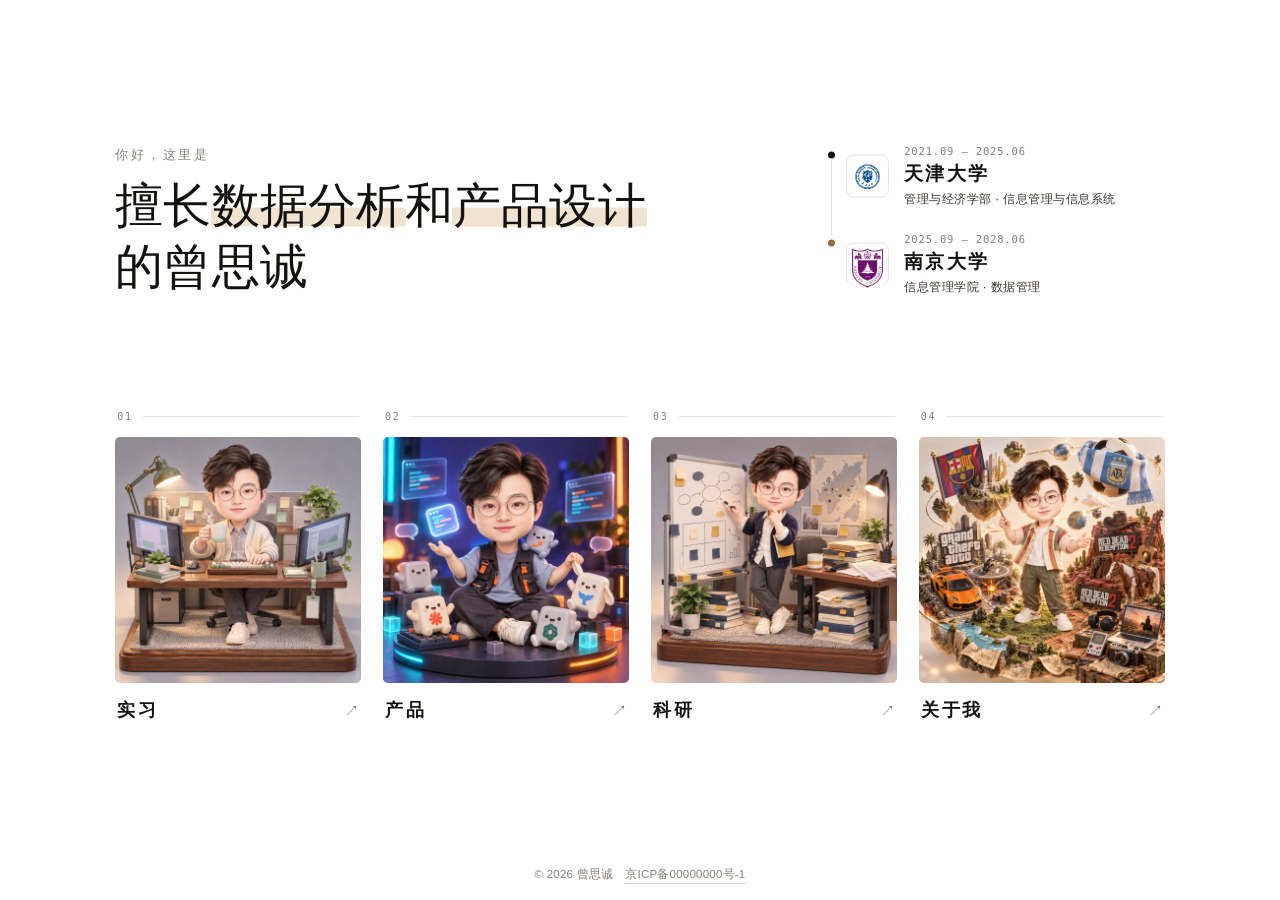
==== index.html @ 78446285 "deploy: 2026-10-31 17:50" ====
<!DOCTYPE html>
<html lang="zh-CN">
<head>
<meta charset="UTF-8">
<meta name="viewport" content="width=device-width, initial-scale=1.0">
<title>曾思诚 · 数据分析与产品设计</title>
<meta name="description" content="曾思诚的个人主页：擅长数据分析与产品设计，天津大学信息管理与信息系统本科，南京大学数据管理硕士研究生在读。">
<link rel="canonical" href="https://zengsicheng.com/">
<meta property="og:type" content="website">
<meta property="og:site_name" content="曾思诚">
<meta property="og:locale" content="zh_CN">
<meta property="og:title" content="曾思诚 · 数据分析与产品设计">
<meta property="og:description" content="曾思诚的个人主页：擅长数据分析与产品设计，天津大学信息管理与信息系统本科，南京大学数据管理硕士研究生在读。">
<meta property="og:url" content="https://zengsicheng.com/">
<meta property="og:image" content="https://zengsicheng.com/assets/img/og-cover.jpg">
<meta property="og:image:width" content="1200">
<meta property="og:image:height" content="630">
<meta name="twitter:card" content="summary_large_image">
<meta name="theme-color" content="#faf8f4">
<link rel="icon" href="/favicon.svg" type="image/svg+xml">
<link rel="alternate icon" href="/favicon.ico" sizes="32x32">
<link rel="apple-touch-icon" href="/apple-touch-icon.png">
<link rel="stylesheet" href="assets/css/style.css">
</head>
<body class="home" id="top">

<main class="stage">
  <div class="stage-top">
    <h1 class="headline">
      <span class="headline-eyebrow">你好，这里是</span>
      <span class="headline-line">擅长<em class="hl">数据分析</em>和<em class="hl">产品设计</em></span>
      <span class="headline-line">的曾思诚</span>
    </h1>

    <ol class="edu-list" aria-label="教育背景">
      <li class="edu-item">
        <span class="edu-dot" aria-hidden="true"></span>
        <span class="edu-logo">
          <img src="assets/img/logo-tju.png" alt="天津大学校徽">
        </span>
        <div class="edu-body">
          <p class="edu-date">2021.09 — 2025.06</p>
          <p class="edu-school">天津大学</p>
          <p class="edu-detail">管理与经济学部 · 信息管理与信息系统</p>
        </div>
      </li>

      <li class="edu-item">
        <span class="edu-dot" aria-hidden="true"></span>
        <span class="edu-logo">
          <img src="assets/img/logo-nju.png" alt="南京大学校徽">
        </span>
        <div class="edu-body">
          <p class="edu-date">2025.09 — 2028.06</p>
          <p class="edu-school">南京大学</p>
          <p class="edu-detail">信息管理学院 · 数据管理</p>
        </div>
      </li>
    </ol>
  </div>

  <nav class="entries" aria-label="页面导航">
    <a class="entry" href="internship.html">
      <span class="entry-meta">
        <span class="entry-no">01</span>
        <span class="entry-rule" aria-hidden="true"></span>
      </span>
      <span class="entry-media">
        <img src="assets/img/nav-internship.jpg" alt="实习">
      </span>
      <span class="entry-label">
        <span class="entry-name">实习</span>
        <span class="entry-arrow" aria-hidden="true">↗</span>
      </span>
    </a>

    <a class="entry" href="product.html">
      <span class="entry-meta">
        <span class="entry-no">02</span>
        <span class="entry-rule" aria-hidden="true"></span>
      </span>
      <span class="entry-media">
        <img src="assets/img/nav-product.jpg" alt="产品">
      </span>
      <span class="entry-label">
        <span class="entry-name">产品</span>
        <span class="entry-arrow" aria-hidden="true">↗</span>
      </span>
    </a>

    <a class="entry" href="research.html">
      <span class="entry-meta">
        <span class="entry-no">03</span>
        <span class="entry-rule" aria-hidden="true"></span>
      </span>
      <span class="entry-media">
        <img src="assets/img/nav-research.jpg" alt="科研">
      </span>
      <span class="entry-label">
        <span class="entry-name">科研</span>
        <span class="entry-arrow" aria-hidden="true">↗</span>
      </span>
    </a>

    <a class="entry" href="about.html">
      <span class="entry-meta">
        <span class="entry-no">04</span>
        <span class="entry-rule" aria-hidden="true"></span>
      </span>
      <span class="entry-media">
        <img src="assets/img/nav-about.jpg" alt="关于我">
      </span>
      <span class="entry-label">
        <span class="entry-name">关于我</span>
        <span class="entry-arrow" aria-hidden="true">↗</span>
      </span>
    </a>
  </nav>
</main>

<footer class="site-legal">
  <span>© 2026 曾思诚</span>
  <a href="https://beian.miit.gov.cn/" target="_blank" rel="noopener">京ICP备00000000号-1</a>
</footer>
</body>
</html>
---- assets/css/style.css ----
/* =========================================================
   曾思诚 · Personal Website
   One-screen home + shared sub-page styles
   ========================================================= */

/* ---------- Tokens ---------- */
:root {
  --white: #ffffff;
  --paper: #faf8f4;
  --ink: #14120f;
  --ink-soft: #3a352f;
  --muted: #857f78;
  --line: #e8e4dd;
  --line-strong: #d8d3cb;
  --hl: #f0e4d1;
  --accent: #9a6a3f;

  --font-sans: -apple-system, BlinkMacSystemFont, "PingFang SC", "Hiragino Sans GB",
    "Microsoft YaHei", "Segoe UI", sans-serif;
  --font-serif: "Songti SC", "STSong", "Noto Serif SC", "Source Han Serif SC",
    "Times New Roman", Georgia, serif;
  --font-mono: "SF Mono", ui-monospace, SFMono-Regular, Menlo, Consolas, monospace;

  --shell: 1280px;
  --shell-home: 1560px;
  --gutter: clamp(20px, 4.4vw, 64px);
  --ease: cubic-bezier(0.22, 0.68, 0.16, 1);
}

/* ---------- Reset ---------- */
*,
*::before,
*::after { box-sizing: border-box; }

html {
  -webkit-text-size-adjust: 100%;
  scroll-behavior: smooth;
  scroll-padding-top: 90px;
}

body {
  margin: 0;
  background: var(--white);
  color: var(--ink);
  font-family: var(--font-sans);
  line-height: 1.75;
  -webkit-font-smoothing: antialiased;
  -moz-osx-font-smoothing: grayscale;
}

h1, h2, h3, p, figure, ol, ul { margin: 0; }
ol, ul { padding: 0; list-style: none; }
img { display: block; max-width: 100%; }
a { color: inherit; text-decoration: none; }

::selection {
  background: var(--hl);
  color: var(--ink);
}

.shell {
  width: 100%;
  max-width: var(--shell);
  margin-inline: auto;
  padding-inline: var(--gutter);
}

/* =========================================================
   HOME · one screen
   ========================================================= */
body.home {
  height: 100vh;
  height: 100svh;
  overflow: hidden;
  display: flex;
  flex-direction: column;
}

/* Stage */
.stage {
  flex: 1 1 auto;
  min-height: 0;
  width: 100%;
  max-width: var(--shell-home);
  margin-inline: auto;
  padding: clamp(18px, 2.8vh, 40px) clamp(34px, 9vw, 180px) clamp(16px, 2.4vh, 34px);
  display: flex;
  flex-direction: column;
  justify-content: space-evenly;
  gap: clamp(28px, 4vh, 56px);
}

.stage-top {
  display: grid;
  grid-template-columns: minmax(0, 1fr) minmax(320px, 0.52fr);
  align-items: end;
  gap: clamp(32px, 5vw, 88px);
}

/* on tall-enough screens, drop the headline + education block slightly:
   the entry cards keep their position, the two text blocks stay bottom-aligned */
@media (min-height: 700px) {
  .stage-top { transform: translateY(clamp(10px, 2.4vh, 28px)); }
}

/* Headline */
.headline {
  font-family: var(--font-serif);
  font-weight: 500;
  font-size: clamp(1.75rem, 2.4vw + 1.1rem, 3.4rem);
  line-height: 1.26;
  letter-spacing: 0.005em;
}

.headline-eyebrow {
  display: block;
  font-family: var(--font-sans);
  font-size: clamp(12px, 1vw, 14px);
  font-weight: 400;
  letter-spacing: 0.22em;
  color: var(--muted);
  margin-bottom: clamp(8px, 1.4vh, 16px);
}

.headline-line { display: block; }

.hl {
  position: relative;
  z-index: 0;
  font-style: normal;
}

.hl::after {
  content: "";
  position: absolute;
  left: -0.02em;
  right: -0.02em;
  bottom: 0.09em;
  height: 0.4em;
  background: var(--hl);
  border-radius: 3px;
  z-index: -1;
}

/* Education rail */
.edu-list {
  --edu-gap: clamp(14px, 2.4vh, 26px);
  display: flex;
  flex-direction: column;
  gap: var(--edu-gap);
}

.edu-item {
  position: relative;
  display: flex;
  align-items: center;
  gap: clamp(10px, 1.2vw, 15px);
  padding-left: 18px;
}

.edu-item:not(:last-child)::after {
  content: "";
  position: absolute;
  left: 3px;
  top: 16px;
  bottom: calc(-1 * var(--edu-gap) - 10px);
  width: 1px;
  background: var(--line);
}

.edu-dot {
  position: absolute;
  left: 0;
  top: 9px;
  width: 7px;
  height: 7px;
  border-radius: 50%;
  background: var(--ink);
  box-shadow: 0 0 0 4px var(--white);
}

.edu-item:nth-child(2) .edu-dot { background: var(--accent); }

.edu-logo {
  flex: none;
  display: grid;
  place-items: center;
  width: clamp(38px, 3.4vw, 48px);
  height: clamp(38px, 3.4vw, 48px);
  padding: 5px;
  background: var(--white);
  border: 1px solid var(--line);
  border-radius: 8px;
}

.edu-logo img {
  width: 100%;
  height: 100%;
  object-fit: contain;
}

.edu-body { min-width: 0; }

.edu-date {
  font-family: var(--font-mono);
  font-size: 10.5px;
  letter-spacing: 0.08em;
  color: var(--muted);
  line-height: 1.6;
}

.edu-school {
  font-family: var(--font-serif);
  font-size: clamp(16px, 1.5vw, 20px);
  font-weight: 600;
  letter-spacing: 0.12em;
  line-height: 1.5;
}

.edu-detail {
  font-size: clamp(11px, 0.95vw, 12.5px);
  letter-spacing: 0.04em;
  color: var(--ink-soft);
  line-height: 1.7;
}

/* Entry cards */
.entries {
  display: grid;
  grid-template-columns: repeat(4, minmax(0, 1fr));
  gap: clamp(12px, 1.7vw, 26px);
}

.entry {
  display: flex;
  flex-direction: column;
  gap: clamp(9px, 1.3vh, 15px);
  transition: transform 0.5s var(--ease);
}

.entry:hover { transform: translateY(-3px); }

/* index + hairline, sits just above the picture */
.entry-meta {
  display: flex;
  align-items: center;
  gap: 10px;
  padding-inline: 2px;
}

.entry-no {
  font-family: var(--font-mono);
  font-size: 10px;
  letter-spacing: 0.18em;
  color: var(--muted);
  transition: color 0.35s var(--ease);
}

.entry-rule {
  flex: 1 1 auto;
  height: 1px;
  background: var(--line);
  transition: background-color 0.35s var(--ease);
}

.entry:hover .entry-no { color: var(--accent); }
.entry:hover .entry-rule { background: var(--accent); }

.entry-media {
  display: block;
  overflow: hidden;
  border-radius: 5px;
  background: var(--paper);
  aspect-ratio: 1 / 1;
}

.entry-media img {
  width: 100%;
  height: 100%;
  object-fit: cover;
  transition: transform 1s var(--ease);
}

.entry:hover .entry-media img { transform: scale(1.03); }

.entry-label {
  display: flex;
  align-items: baseline;
  justify-content: space-between;
  gap: 8px;
  padding-inline: 2px;
}

.entry-name {
  font-family: var(--font-serif);
  font-size: clamp(16px, 1.4vw, 20px);
  font-weight: 600;
  letter-spacing: 0.16em;
  color: var(--ink);
}

.entry-arrow {
  font-size: 15px;
  line-height: 1;
  color: var(--muted);
  transition: transform 0.45s var(--ease), color 0.35s var(--ease);
}

.entry:hover .entry-arrow {
  transform: translate(3px, -3px);
  color: var(--ink);
}

/* Home entrance */
.headline,
.edu-list,
.entry {
  animation: rise 0.9s var(--ease) both;
}

.headline { animation-delay: 0.05s; }
.edu-list { animation-delay: 0.16s; }
.entry:nth-child(1) { animation-delay: 0.22s; }
.entry:nth-child(2) { animation-delay: 0.28s; }
.entry:nth-child(3) { animation-delay: 0.34s; }
.entry:nth-child(4) { animation-delay: 0.4s; }

@keyframes rise {
  from { opacity: 0; transform: translateY(16px); }
  to { opacity: 1; transform: none; }
}

/* =========================================================
   SUB PAGES
   ========================================================= */
.site-header {
  position: fixed;
  inset: 0 0 auto 0;
  z-index: 100;
  background: rgba(255, 255, 255, 0.82);
  border-bottom: 1px solid transparent;
  backdrop-filter: saturate(160%) blur(14px);
  -webkit-backdrop-filter: saturate(160%) blur(14px);
}

.site-header.is-scrolled { border-bottom-color: var(--line); }

.header-inner {
  display: flex;
  align-items: center;
  justify-content: space-between;
  gap: 24px;
  height: 74px;
}

.site-nav {
  display: flex;
  align-items: center;
  gap: clamp(14px, 2.2vw, 32px);
}

.site-nav a {
  position: relative;
  display: inline-flex;
  align-items: baseline;
  gap: 5px;
  padding-block: 6px;
  font-size: 13.5px;
  letter-spacing: 0.04em;
  color: var(--ink-soft);
  transition: color 0.3s var(--ease);
}

.site-nav a span {
  font-family: var(--font-mono);
  font-size: 9px;
  color: var(--muted);
}

.site-nav a::after {
  content: "";
  position: absolute;
  left: 0;
  bottom: 0;
  width: 100%;
  height: 1px;
  background: var(--ink);
  transform: scaleX(0);
  transform-origin: left;
  transition: transform 0.45s var(--ease);
}

.site-nav a:hover { color: var(--ink); }
.site-nav a:hover::after { transform: scaleX(1); }

.page {
  min-height: 78vh;
  padding-top: clamp(140px, 20vh, 200px);
  padding-bottom: clamp(80px, 12vh, 140px);
}

.page-head {
  display: flex;
  align-items: baseline;
  gap: 18px;
  margin-bottom: 26px;
}

.page-title {
  font-family: var(--font-serif);
  font-size: clamp(2.3rem, 5.6vw, 3.8rem);
  font-weight: 500;
  letter-spacing: 0.06em;
  line-height: 1.2;
}

.sec-no {
  font-family: var(--font-mono);
  font-size: 11px;
  letter-spacing: 0.1em;
  color: var(--accent);
}

.page-en {
  font-family: var(--font-mono);
  font-size: 10px;
  letter-spacing: 0.24em;
  color: var(--muted);
}

.page-desc {
  max-width: 42ch;
  font-size: 14px;
  color: var(--muted);
  letter-spacing: 0.04em;
  line-height: 2;
  margin-bottom: 52px;
}

.page-rule {
  height: 1px;
  background: var(--line);
  margin-bottom: 30px;
}

.page-back {
  display: inline-flex;
  align-items: center;
  gap: 10px;
  font-family: var(--font-mono);
  font-size: 10px;
  letter-spacing: 0.18em;
  color: var(--muted);
  padding: 11px 22px 11px 18px;
  border: 1px solid var(--line);
  border-radius: 999px;
  margin-top: 38px;
  transition: border-color 0.35s var(--ease), color 0.35s var(--ease),
    background 0.35s var(--ease);
}

.page-back:hover {
  color: var(--ink);
  border-color: var(--line-strong);
  background: var(--paper);
}

.page-note {
  font-size: 13px;
  color: var(--muted);
  letter-spacing: 0.08em;
}

.site-footer {
  border-top: 1px solid var(--line);
  background: var(--paper);
  padding-block: clamp(52px, 8vh, 84px) 32px;
  margin-top: 40px;
}

.footer-wordmark {
  font-family: var(--font-serif);
  font-size: clamp(2.8rem, 10vw, 7rem);
  line-height: 1;
  letter-spacing: 0.08em;
  margin-bottom: clamp(30px, 5vw, 52px);
}

.footer-meta {
  display: flex;
  align-items: baseline;
  justify-content: space-between;
  gap: 20px;
  padding-top: 16px;
  border-top: 1px solid var(--line);
}

.footer-mono {
  font-family: var(--font-mono);
  font-size: 10px;
  letter-spacing: 0.16em;
  color: var(--muted);
}

.footer-top {
  font-size: 12.5px;
  letter-spacing: 0.1em;
  color: var(--ink-soft);
  transition: color 0.3s var(--ease);
}

.footer-top:hover { color: var(--accent); }

/* Sub-page reveal (only when JS is on) */
.has-js .reveal {
  opacity: 0;
  transform: translateY(18px);
  transition: opacity 0.85s var(--ease), transform 0.85s var(--ease);
}

.has-js .reveal.is-in {
  opacity: 1;
  transform: none;
}

/* =========================================================
   Responsive
   ========================================================= */
@media (max-width: 1100px) {
  .stage-top {
    grid-template-columns: minmax(0, 1fr);
    gap: clamp(20px, 3vh, 32px);
  }

  .edu-list {
    flex-direction: row;
    gap: clamp(16px, 4vw, 40px);
  }

  .edu-item {
    flex: 1 1 0;
    padding-left: 16px;
  }

  .edu-item:not(:last-child)::after { display: none; }

  .edu-dot { top: 7px; }

  /* keep the four entries on one row so the page stays one screen high */
  .entries { gap: clamp(12px, 2vw, 20px); }
}

@media (max-width: 599px) {
  .entries { grid-template-columns: repeat(2, minmax(0, 1fr)); }
  .entry-name { letter-spacing: 0.12em; }
}

@media (max-width: 480px) {
  /* narrow phones: stack the two schools so the text keeps one line each */
  .edu-list {
    flex-direction: column;
    gap: 12px;
  }

  .edu-item {
    flex: none;
    padding-left: 16px;
  }

  .edu-item:not(:last-child)::after {
    display: block;
    left: 3px;
    top: 16px;
    bottom: calc(-1 * 12px - 10px);
  }

  .edu-dot { top: 9px; }
}

@media (max-width: 420px) {
  .stage { gap: 18px; }
  .edu-detail { font-size: 11px; }
  .edu-list { gap: 14px; }
  .edu-logo {
    width: 34px;
    height: 34px;
    padding: 4px;
  }
  .edu-item { gap: 9px; padding-left: 14px; }
  .edu-dot { width: 6px; height: 6px; }
}

/* Short screens: keep everything on one page but tighten the rhythm */
@media (max-height: 820px) and (min-width: 600px) {
  .stage { gap: clamp(22px, 4.2vh, 44px); }
  .headline { font-size: clamp(1.7rem, 2.1vw + 1rem, 3rem); }
}

@media (max-height: 700px) and (min-width: 600px) {
  .stage { gap: clamp(18px, 3.4vh, 34px); }
  .edu-date { font-size: 10px; }
}

@media (max-height: 720px) and (max-width: 599px) {
  .stage { gap: 12px; padding-block: 24px 20px; }
  .headline-eyebrow { margin-bottom: 6px; }
  .edu-list { --edu-gap: 10px; }
  .edu-date { font-size: 10px; }
  .edu-school { font-size: 15px; }
  .entries { gap: 10px; }
  .entry { gap: 6px; }
}

/* Very short screens: allow scrolling instead of clipping content */
@media (max-height: 560px) {
  body.home {
    height: auto;
    min-height: 100svh;
    overflow-y: auto;
  }
  .stage { justify-content: flex-start; padding-block: 16px 24px; }
}

/* =========================================================
   Motion / focus
   ========================================================= */
@media (prefers-reduced-motion: reduce) {
  html { scroll-behavior: auto; }
  *,
  *::before,
  *::after {
    animation-duration: 0.001ms !important;
    animation-iteration-count: 1 !important;
    transition-duration: 0.001ms !important;
  }
  .has-js .reveal { opacity: 1; transform: none; }
}

a:focus-visible,
button:focus-visible {
  outline: 2px solid var(--ink);
  outline-offset: 4px;
  border-radius: 2px;
}

/* =========================================================
   INTERN · hanging badges
   ========================================================= */
body.intern-page {
  min-height: 100vh;
  display: flex;
  flex-direction: column;
  background: #fff;
}

.visually-hidden {
  position: absolute;
  width: 1px;
  height: 1px;
  margin: -1px;
  padding: 0;
  overflow: hidden;
  clip: rect(0 0 0 0);
  white-space: nowrap;
  border: 0;
}

/* back home */
.back-home {
  position: fixed;
  top: clamp(16px, 2.6vh, 28px);
  left: clamp(16px, 1.5vw, 24px);
  z-index: 20;
  display: inline-flex;
  align-items: center;
  gap: 7px;
  height: 36px;
  padding: 0 14px 0 11px;
  border: 1px solid rgba(120, 100, 70, 0.24);
  border-radius: 999px;
  background: rgba(255, 255, 255, 0.7);
  -webkit-backdrop-filter: blur(10px);
  backdrop-filter: blur(10px);
  font-size: 11.5px;
  letter-spacing: 0.14em;
  color: var(--ink-soft);
  transition: background 0.35s var(--ease), color 0.35s var(--ease),
    border-color 0.35s var(--ease), transform 0.35s var(--ease);
}

.back-home:hover {
  background: var(--ink);
  border-color: var(--ink);
  color: #fff;
  transform: translateY(-1px);
}

.back-icon {
  flex: none;
  transition: transform 0.35s var(--ease);
}

.back-home:hover .back-icon { transform: translateX(-3px); }

/* stage: the straps come straight down from the top of the page */
.intern-main {
  flex: 1 1 auto;
  width: 100%;
  max-width: 1280px;
  margin: 0 auto;
  padding: 0 var(--gutter) clamp(24px, 4vh, 40px);
  display: flex;
  min-height: 0;
}

.board {
  flex: 1 1 auto;
  display: grid;
  grid-template-columns: repeat(3, minmax(0, 1fr));
  gap: clamp(16px, 4vw, 64px);
  align-items: stretch;
}

.intern-cell {
  position: relative;
  display: flex;
  flex-direction: column;
  min-height: 0;
}

.hang {
  position: relative;
  flex: 1 1 auto;
  min-height: 240px;
  /* clip only above the hook line: the strap keeps pouring in from outside the page,
     while the card's shadow can still spill below and to the sides */
  clip-path: inset(0 -200px -260px -200px);
}

.pendulum {
  position: absolute;
  left: 50%;
  top: 0;
  width: 0;
  height: 0;
  /* how far the strap material runs above the hook, so a swinging strap
     never leaves a wedge of background at the top edge */
  --cord-over: 150px;
  transform-origin: 0 0;
  will-change: transform;
}

/* ---------- printed lanyard ---------- */
.cord {
  position: absolute;
  left: 0;
  top: calc(-1 * var(--cord-over, 150px));
  width: 26px;
  height: calc(var(--len, 200px) - 54px + var(--cord-over, 150px));
  transform: translateX(-50%);
  overflow: hidden;
  background-color: #ded2bd;
  background-image: repeating-linear-gradient(
      90deg,
      rgba(255, 255, 255, 0.16) 0 1px,
      rgba(255, 255, 255, 0) 1px 4px
    ),
    repeating-linear-gradient(
      0deg,
      rgba(120, 100, 70, 0.035) 0 1px,
      rgba(120, 100, 70, 0) 1px 6px
    ),
    linear-gradient(180deg, #ded2bd 0%, #c9bba2 100%);
  background-size: auto, auto, 100% calc(100% - var(--cord-over, 150px));
  background-position: left top, left top, left bottom;
  background-repeat: repeat, repeat, no-repeat;
  box-shadow: inset 1px 0 0 rgba(255, 255, 255, 0.5),
    inset -1px 0 0 rgba(95, 78, 52, 0.16), 2px 2px 4px rgba(80, 62, 38, 0.12);
}

.cord-mark {
  position: absolute;
  left: 50%;
  height: 19px;
  width: auto;
  max-width: 20px;
  transform: translateX(-50%);
  object-fit: contain;
  opacity: 0.95;
  mix-blend-mode: multiply;
  pointer-events: none;
  -webkit-user-drag: none;
}

/* strap end: metal crimp */
.crimp {
  position: absolute;
  left: 0;
  top: calc(var(--len, 200px) - 56px);
  z-index: 2;
  width: 26px;
  height: 16px;
  transform: translateX(-50%);
  border-radius: 2px;
  background: repeating-linear-gradient(
      90deg,
      rgba(85, 70, 50, 0.12) 0 1px,
      rgba(255, 255, 255, 0) 1px 3px
    ),
    linear-gradient(
      180deg,
      #f8f4ec 0%,
      #d8d0c1 34%,
      #a99f8e 56%,
      #ece5d9 76%,
      #b0a694 100%
    );
  box-shadow: 0 1px 2px rgba(40, 30, 18, 0.18),
    inset 0 0 0 1px rgba(255, 255, 255, 0.35);
}

/* swivel ring */
.ring {
  position: absolute;
  left: 0;
  top: calc(var(--len, 200px) - 44px);
  z-index: 2;
  width: 16px;
  height: 16px;
  transform: translateX(-50%);
  border: 2.5px solid #a99d8a;
  border-radius: 50%;
  box-shadow: inset 0 1px 2px rgba(0, 0, 0, 0.3),
    0 1px 2px rgba(0, 0, 0, 0.18);
}

/* badge clip */
.clip {
  position: absolute;
  left: 0;
  top: calc(var(--len, 200px) - 32px);
  z-index: 3;
  width: 30px;
  height: 42px;
  transform: translateX(-50%);
  border-radius: 3px 3px 4px 4px;
  background: linear-gradient(
    180deg,
    #fbf8f2 0%,
    #dfd7c8 16%,
    #b2a795 38%,
    #eae3d7 54%,
    #c4baa8 74%,
    #9c9282 100%
  );
  box-shadow: 0 2px 4px rgba(30, 24, 16, 0.22),
    0 4px 10px rgba(30, 24, 16, 0.12),
    inset 0 -3px 0 rgba(255, 255, 255, 0.22),
    inset 0 0 0 1px rgba(255, 255, 255, 0.45);
}

.clip::before {
  content: "";
  position: absolute;
  left: 4px;
  right: 4px;
  top: 26px;
  height: 2px;
  border-radius: 1px;
  background: rgba(58, 48, 35, 0.5);
  box-shadow: 0 1px 0 rgba(255, 255, 255, 0.55);
}

.clip::after {
  content: "";
  position: absolute;
  left: 50%;
  top: 6px;
  width: 6px;
  height: 6px;
  margin-left: -3px;
  border-radius: 50%;
  background: #7e7566;
  box-shadow: inset 0 1px 1px rgba(0, 0, 0, 0.55);
}

/* ---------- ID card ---------- */
.badge {
  position: absolute;
  left: 0;
  top: calc(var(--len, 200px) - 2px);
  z-index: 2;
  width: clamp(146px, 21vh, 200px);
  aspect-ratio: 5 / 7;
  transform: translateX(-50%);
  transform-origin: top center;
  border: 1px solid #d9d0c0;
  border-radius: 13px;
  background: radial-gradient(
      120% 70% at 18% 0%,
      #ffffff 0%,
      rgba(255, 255, 255, 0) 60%
    ),
    linear-gradient(158deg, #ffffff 0%, #fbf7f0 100%);
  box-shadow: inset 0 0 0 1px rgba(255, 255, 255, 0.8), 0 3px 0 #e6ddcd,
    0 6px 12px rgba(70, 52, 28, 0.15), 0 16px 26px -10px rgba(70, 52, 28, 0.2),
    0 34px 54px -18px rgba(70, 52, 28, 0.36);
  cursor: grab;
  touch-action: none;
  overflow: hidden;
  -webkit-user-select: none;
  user-select: none;
  -webkit-tap-highlight-color: transparent;
}

.badge:active { cursor: grabbing; }

.badge::before {
  content: "";
  position: absolute;
  inset: 0;
  background: linear-gradient(
    112deg,
    rgba(255, 255, 255, 0.85) 0%,
    rgba(255, 255, 255, 0) 38%
  );
  pointer-events: none;
}

.badge::after {
  content: "";
  position: absolute;
  inset: 0;
  border-radius: inherit;
  box-shadow: inset 0 0 0 1px rgba(255, 255, 255, 0.55),
    inset 0 16px 20px -18px rgba(70, 52, 28, 0.45);
  pointer-events: none;
}

.badge-logo {
  position: absolute;
  left: 50%;
  top: 55%;
  width: 66%;
  max-height: 50%;
  transform: translate(-50%, -50%);
  object-fit: contain;
  pointer-events: none;
  -webkit-user-drag: none;
}

/* ---------- caption ---------- */
.intern-info {
  flex: none;
  padding-top: clamp(16px, 2.4vh, 24px);
  text-align: center;
}

.intern-index {
  display: grid;
  place-items: center;
  width: 30px;
  height: 30px;
  margin: 0 auto 10px;
  border: 1px solid rgba(120, 100, 70, 0.35);
  border-radius: 50%;
  font-family: var(--font-mono);
  font-size: 10px;
  letter-spacing: 0.04em;
  color: var(--accent);
}

.intern-company {
  font-family: var(--font-serif);
  font-size: clamp(18px, 1.5vw, 22px);
  font-weight: 600;
  line-height: 1.4;
  letter-spacing: 0.14em;
}

.intern-role {
  max-width: 252px;
  margin: 7px auto 0;
  font-size: 12.5px;
  line-height: 1.75;
  letter-spacing: 0.03em;
  color: var(--ink-soft);
}

.intern-time {
  margin-top: 16px;
  font-family: var(--font-mono);
  font-size: 10.5px;
  letter-spacing: 0.08em;
  color: var(--muted);
}

.intern-time::before {
  content: "";
  display: block;
  width: 26px;
  height: 1px;
  margin: 0 auto 10px;
  background: rgba(120, 100, 70, 0.35);
}

.intern-info { animation: rise 0.9s var(--ease) both; animation-delay: 0.25s; }

@media (max-width: 900px) {
  .board { gap: clamp(12px, 3vw, 28px); }
  .intern-role { max-width: 220px; font-size: 12px; }
}

@media (max-width: 760px) {
  .intern-main { display: block; padding-bottom: 28px; }

  .board {
    display: block;
    max-width: 440px;
    margin: 0 auto;
  }

  .intern-cell { border-top: 1px solid rgba(120, 100, 70, 0.16); }

  .intern-cell:first-child { border-top: 0; }

  .intern-cell + .intern-cell { margin-top: 40px; }

  .hang { height: 440px; min-height: 0; }

  .badge { width: 158px; }

  .intern-role { max-width: 250px; }
}

@media (prefers-reduced-motion: reduce) {
  .intern-info { animation: none; }
}

/* =========================================================
   RESEARCH · two panels, one screen
   ========================================================= */
body.research-page {
  height: 100vh;
  overflow-x: hidden;
  overflow-y: auto;
  background: #fff;
}

.paper-stage {
  display: grid;
  grid-template-columns: minmax(0, 1fr) minmax(0, 1fr);
  width: 100%;
  max-width: 1480px;
  height: 100vh;
  margin: 0 auto;
}

.paper-panel {
  position: relative;
  display: flex;
  flex-direction: column;
  min-width: 0;
  min-height: 0;
}

.paper-panel--main {
  padding: clamp(70px, 9vh, 100px) clamp(26px, 3vw, 54px) clamp(22px, 3.4vh, 36px)
    var(--gutter);
}

.paper-panel--pending {
  padding: clamp(70px, 9vh, 100px) var(--gutter) clamp(22px, 3.4vh, 36px)
    clamp(26px, 3vw, 54px);
  border-left: 1px solid var(--line);
  overflow: hidden;
}

/* eyebrow */
.panel-eyebrow {
  display: flex;
  align-items: center;
  gap: 10px;
  margin-bottom: clamp(12px, 2.2vh, 20px);
  font-family: var(--font-mono);
  font-size: 9.5px;
  letter-spacing: 0.18em;
  color: var(--muted);
  text-transform: uppercase;
}

.panel-no {
  display: inline-grid;
  place-items: center;
  width: 20px;
  height: 20px;
  border: 1px solid var(--line-strong);
  border-radius: 50%;
  font-size: 8.5px;
  letter-spacing: 0;
  color: var(--accent);
}

/* title & meta */
.paper-title {
  font-family: var(--font-serif);
  font-size: clamp(22px, 1.75vw + 0.5vh, 32px);
  font-weight: 500;
  line-height: 1.4;
  letter-spacing: 0.01em;
  text-wrap: balance;
}

.nowrap { white-space: nowrap; }

.paper-authors {
  display: flex;
  align-items: center;
  flex-wrap: wrap;
  gap: 6px 10px;
  margin-top: clamp(10px, 1.6vh, 16px);
  font-family: var(--font-serif);
  font-size: clamp(13px, 0.95vw, 15px);
  letter-spacing: 0.04em;
}

.paper-authors sup {
  margin-left: 2px;
  font-family: var(--font-mono);
  font-size: 8px;
  color: var(--muted);
}

.author-tag {
  margin-left: 7px;
  padding: 2px 7px 1px;
  border: 1px solid rgba(154, 106, 63, 0.3);
  border-radius: 999px;
  background: rgba(154, 106, 63, 0.05);
  font-family: var(--font-mono);
  font-size: 8.5px;
  letter-spacing: 0.08em;
  color: var(--accent);
}

.author-sep {
  width: 14px;
  height: 1px;
  background: var(--line-strong);
}

.paper-affil {
  margin-top: 5px;
  font-size: 10.5px;
  line-height: 1.6;
  letter-spacing: 0.01em;
  color: var(--muted);
}

.paper-meta {
  display: flex;
  flex-wrap: wrap;
  gap: 7px;
  margin-top: clamp(10px, 1.8vh, 16px);
}

.paper-meta li {
  padding: 3px 10px;
  border: 1px solid var(--line);
  border-radius: 999px;
  font-family: var(--font-mono);
  font-size: 9px;
  letter-spacing: 0.08em;
  line-height: 1.4;
  color: var(--ink-soft);
}

.paper-meta li:first-child {
  border-color: rgba(154, 106, 63, 0.28);
  background: rgba(154, 106, 63, 0.045);
  color: var(--accent);
}

/* abstract */
.paper-intro {
  margin-top: clamp(12px, 1.9vh, 18px);
  font-family: var(--font-serif);
  font-size: clamp(11.5px, 0.9vw, 13.5px);
  line-height: 1.95;
  letter-spacing: 0.01em;
  color: var(--ink-soft);
}

/* figure */
.paper-figure {
  display: flex;
  flex-direction: column;
  flex: 1 1 auto;
  min-height: 0;
  margin-top: clamp(12px, 2vh, 20px);
}

.figure-frame {
  position: relative;
  flex: 1 1 auto;
  min-height: 100px;
  display: flex;
  align-items: center;
  justify-content: center;
  padding: clamp(8px, 1vw, 14px);
  border: 1px solid var(--line);
  border-radius: 5px;
  background: var(--paper);
  cursor: zoom-in;
  overflow: hidden;
  transition: border-color 0.4s var(--ease);
}

.figure-frame:hover { border-color: var(--line-strong); }

.figure-frame img {
  max-width: 100%;
  max-height: 100%;
  width: auto;
  height: auto;
}

.figure-zoom {
  position: absolute;
  right: 8px;
  bottom: 8px;
  display: grid;
  place-items: center;
  width: 24px;
  height: 24px;
  border: 1px solid var(--line);
  border-radius: 50%;
  background: rgba(255, 255, 255, 0.9);
  color: var(--muted);
}

.figure-cap {
  display: flex;
  align-items: baseline;
  justify-content: space-between;
  gap: 12px;
  flex: none;
  margin-top: 7px;
  font-family: var(--font-mono);
  font-size: 9px;
  letter-spacing: 0.1em;
  color: var(--muted);
}

/* citation */
.paper-cite {
  flex: none;
  margin-top: clamp(10px, 1.8vh, 18px);
  padding-top: 10px;
  border-top: 1px solid var(--line);
}

.cite-head {
  display: flex;
  align-items: center;
  justify-content: space-between;
  gap: 12px;
  margin-bottom: 5px;
}

.cite-label {
  font-family: var(--font-mono);
  font-size: 8.5px;
  letter-spacing: 0.16em;
  color: var(--muted);
}

.cite-actions {
  display: flex;
  align-items: center;
  gap: 14px;
}

.pdf-link {
  display: inline-flex;
  align-items: center;
  gap: 4px;
  font-family: var(--font-mono);
  font-size: 8.5px;
  letter-spacing: 0.08em;
  color: var(--ink-soft);
  transition: color 0.3s var(--ease);
}

.pdf-link:hover { color: var(--accent); }

.copy-btn {
  padding: 4px 10px;
  border: 1px solid var(--line-strong);
  border-radius: 999px;
  background: #fff;
  font-family: var(--font-mono);
  font-size: 8.5px;
  letter-spacing: 0.08em;
  color: var(--ink-soft);
  cursor: pointer;
  transition: background 0.3s var(--ease), color 0.3s var(--ease),
    border-color 0.3s var(--ease);
}

.copy-btn:hover {
  border-color: var(--ink);
  color: var(--ink);
}

.copy-btn.is-copied {
  background: var(--ink);
  border-color: var(--ink);
  color: #fff;
}

.cite-text {
  font-size: 9.5px;
  line-height: 1.85;
  color: var(--muted);
  word-break: break-word;
}

.cite-text a {
  color: var(--accent);
  text-decoration: underline;
  text-decoration-thickness: 1px;
  text-underline-offset: 2px;
}

/* pending panel */
.pending {
  position: relative;
  z-index: 1;
  flex: 1 1 auto;
  display: flex;
  flex-direction: column;
  align-items: center;
  justify-content: center;
  gap: clamp(18px, 3.2vh, 32px);
  min-height: 0;
}

.pending-stamp {
  display: flex;
  flex-direction: column;
  align-items: center;
  justify-content: center;
  gap: 7px;
  width: clamp(168px, 15vw, 232px);
  aspect-ratio: 1;
  border: 1px dashed rgba(154, 106, 63, 0.42);
  border-radius: 50%;
  color: var(--accent);
}

.pending-status {
  font-family: var(--font-serif);
  font-size: clamp(22px, 2vw, 30px);
  letter-spacing: 0.18em;
  text-indent: 0.18em;
}

.pending-en {
  font-family: var(--font-mono);
  font-size: 8px;
  letter-spacing: 0.22em;
  color: var(--muted);
}

.pending-title {
  font-family: var(--font-serif);
  font-size: clamp(17px, 1.4vw, 21px);
  font-weight: 600;
  letter-spacing: 0.16em;
  color: var(--ink-soft);
}

.pending-ghost {
  position: absolute;
  right: -4%;
  bottom: -8%;
  z-index: 0;
  font-family: var(--font-serif);
  font-size: clamp(140px, 17vw, 250px);
  line-height: 1;
  color: rgba(70, 52, 28, 0.045);
  pointer-events: none;
  user-select: none;
}

/* ---------- lightbox ---------- */
.lightbox {
  position: fixed;
  inset: 0;
  z-index: 200;
  display: none;
  place-items: center;
  padding: 4vh 4vw;
  background: rgba(18, 16, 13, 0.94);
}

.lightbox.is-open { display: grid; }

.lightbox-img {
  max-width: 100%;
  max-height: 92vh;
  width: auto;
  border-radius: 4px;
  background: #fff;
}

.lightbox-close {
  position: absolute;
  top: 22px;
  right: 24px;
  display: grid;
  place-items: center;
  width: 40px;
  height: 40px;
  border: 1px solid rgba(255, 255, 255, 0.3);
  border-radius: 50%;
  background: rgba(255, 255, 255, 0.12);
  color: #fff;
  cursor: pointer;
  transition: background 0.3s var(--ease);
}

.lightbox-close:hover { background: rgba(255, 255, 255, 0.24); }

/* ---------- responsive ---------- */
@media (max-width: 680px) {
  body.research-page {
    height: auto;
    overflow: visible;
  }

  .paper-stage {
    grid-template-columns: minmax(0, 1fr);
    height: auto;
    max-width: none;
  }

  .paper-panel--main {
    padding: 84px var(--gutter) 44px;
  }

  .paper-panel--pending {
    min-height: 420px;
    padding: 52px var(--gutter) 64px;
    border-top: 1px solid var(--line);
    border-left: 0;
  }

  .paper-figure {
    flex: none;
    margin-top: 18px;
  }

  .figure-frame {
    flex: none;
    display: block;
    padding: 10px;
  }

  .figure-frame img {
    width: 100%;
    height: auto;
    max-height: none;
  }

  .paper-title { font-size: clamp(24px, 5vw, 34px); }

  .paper-intro {
    font-size: 13px;
    line-height: 2;
  }

  .cite-text { font-size: 11px; }

  .pending-ghost { display: none; }

  .pending-stamp { width: 180px; }
}

@media (max-width: 600px) {
  .paper-panel--main { padding-top: 76px; }

  .cite-head {
    align-items: flex-start;
    flex-direction: column;
    gap: 8px;
  }

  .cite-actions { width: 100%; justify-content: space-between; }

  .paper-meta li { font-size: 8.5px; }
}

/* =========================================================
   PRODUCT · overview
   ========================================================= */
body.plist-page {
  height: 100vh;
  overflow: hidden;
  display: flex;
  flex-direction: column;
}

.plist {
  flex: 1 1 auto;
  display: flex;
  flex-direction: column;
  justify-content: center;
  min-height: 0;
  width: 100%;
  max-width: 1240px;
  margin: 0 auto;
  padding: clamp(56px, 7.4vh, 84px) var(--gutter) clamp(22px, 3vh, 34px);
  gap: clamp(18px, 3vh, 34px);
}

.plist-head { flex: none; }

.plist-eyebrow {
  display: flex;
  align-items: center;
  gap: 10px;
  margin-bottom: 9px;
  font-family: var(--font-mono);
  font-size: 9.5px;
  letter-spacing: 0.18em;
  color: var(--muted);
}

.plist-no {
  display: inline-grid;
  place-items: center;
  width: 20px;
  height: 20px;
  border: 1px solid var(--line-strong);
  border-radius: 50%;
  font-size: 8.5px;
  letter-spacing: 0;
  color: var(--accent);
}

.plist-title {
  font-family: var(--font-serif);
  font-size: clamp(22px, 2.1vw, 28px);
  font-weight: 600;
  letter-spacing: 0.16em;
}

.pgrid {
  flex: none;
  display: grid;
  grid-template-columns: repeat(2, minmax(0, 1fr));
  gap: clamp(16px, 2vw, 28px);
}

.pcard { display: block; }

.pcard-media {
  position: relative;
  display: block;
  aspect-ratio: 16 / 9;
  border-radius: 10px;
  overflow: hidden;
  background: #16283c;
  box-shadow: 0 20px 36px -30px rgba(20, 34, 52, 0.6),
    inset 0 0 0 1px rgba(20, 34, 52, 0.07);
  transition: transform 0.55s var(--ease), box-shadow 0.55s var(--ease);
}

.pcard:hover .pcard-media,
.pcard:focus-visible .pcard-media {
  transform: translateY(-4px);
  box-shadow: 0 34px 54px -32px rgba(20, 34, 52, 0.55),
    inset 0 0 0 1px rgba(20, 34, 52, 0.09);
}

.pcard-media img {
  width: 100%;
  height: 100%;
  object-fit: cover;
  transition: transform 1.2s var(--ease);
}

.pcard:hover .pcard-media img { transform: scale(1.035); }

.pcard-veil {
  position: absolute;
  inset: 0;
  display: flex;
  align-items: flex-end;
  padding: clamp(14px, 1.5vw, 20px);
  background: linear-gradient(180deg, rgba(11, 23, 37, 0) 34%, rgba(11, 23, 37, 0.74) 100%);
  opacity: 0;
  transition: opacity 0.45s var(--ease);
}

.pcard:hover .pcard-veil,
.pcard:focus-visible .pcard-veil { opacity: 1; }

.pcard-words {
  display: flex;
  flex-wrap: wrap;
  gap: 7px;
  transform: translateY(9px);
  transition: transform 0.5s var(--ease);
}

.pcard:hover .pcard-words { transform: none; }

.pcard-words span {
  padding: 4px 10px;
  border: 1px solid rgba(255, 255, 255, 0.3);
  border-radius: 999px;
  background: rgba(255, 255, 255, 0.14);
  -webkit-backdrop-filter: blur(6px);
  backdrop-filter: blur(6px);
  font-size: 11.5px;
  letter-spacing: 0.06em;
  color: #fff;
}

.pcard-foot {
  display: flex;
  align-items: baseline;
  gap: 10px;
  padding-top: clamp(10px, 1.5vh, 15px);
}

.pcard-idx {
  font-family: var(--font-mono);
  font-size: 9px;
  letter-spacing: 0.06em;
  color: var(--muted);
}

.pcard-name {
  font-family: var(--font-serif);
  font-size: clamp(17px, 1.5vw, 21px);
  font-weight: 600;
  letter-spacing: 0.05em;
}

.pcard-arrow {
  margin-left: auto;
  display: grid;
  place-items: center;
  width: 22px;
  height: 22px;
  border: 1px solid var(--line-strong);
  border-radius: 50%;
  color: var(--muted);
  transition: transform 0.45s var(--ease), color 0.35s var(--ease),
    border-color 0.35s var(--ease), background 0.35s var(--ease);
}

.pcard:hover .pcard-arrow {
  transform: translate(2px, -2px);
  border-color: var(--ink);
  background: var(--ink);
  color: #fff;
}

.pcard-note {
  margin-left: auto;
  font-family: var(--font-mono);
  font-size: 8.5px;
  letter-spacing: 0.12em;
  color: var(--muted);
}

.pcard--soon .pcard-media {
  display: grid;
  place-items: center;
  border: 1px solid #efebe2;
  background: #fdfcf9;
  box-shadow: inset 0 0 0 6px #fff, inset 0 0 0 7px #f6f3ec;
}

.pcard--soon:hover .pcard-media { transform: none; box-shadow: none; }

.pcard-plus {
  display: grid;
  place-items: center;
  width: 40px;
  height: 40px;
  border: 1px solid #e6e1d6;
  border-radius: 50%;
  color: #cfc8ba;
}

.pcard--soon .pcard-name { color: var(--muted); }

@media (hover: none) {
  .pcard-veil { opacity: 1; }
  .pcard-words { transform: none; }
}

/* =========================================================
   PRODUCT · InterviewACE (one screen)
   ========================================================= */
body.iac-page {
  height: 100vh;
  overflow-x: hidden;
  overflow-y: auto;
  display: flex;
  flex-direction: column;
  background: #fff;
  --navy: #24456b;
  --navy-2: #35618f;
}

.iac {
  flex: 1 1 auto;
  display: flex;
  flex-direction: column;
  justify-content: center;
  justify-content: safe center;
  width: 100%;
  max-width: 1140px;
  margin: 0 auto;
  padding: clamp(52px, 6.6vh, 78px) var(--gutter) clamp(14px, 2vh, 24px);
}

/* ---------- top ---------- */
.iac-top {
  flex: none;
  display: grid;
  grid-template-columns: max-content minmax(0, 1fr);
  align-items: stretch;
  gap: clamp(20px, 2.4vw, 36px);
}

/* 左侧文字列与右侧视频等高：文字压顶，按钮贴底 */
.iac-head {
  display: flex;
  flex-direction: column;
  min-width: 0;
}

.iac-eyebrow {
  display: flex;
  align-items: center;
  gap: 10px;
  font-family: var(--font-mono);
  font-size: 9.5px;
  letter-spacing: 0.18em;
  color: var(--muted);
}

.iac-no {
  display: inline-grid;
  place-items: center;
  width: 20px;
  height: 20px;
  border: 1px solid var(--line-strong);
  border-radius: 50%;
  font-size: 8.5px;
  letter-spacing: 0;
  color: var(--navy-2);
}

.iac-title {
  margin-top: clamp(10px, 1.7vh, 15px);
  font-family: var(--font-serif);
  font-size: clamp(2.1rem, 4vw, 3.3rem);
  font-weight: 500;
  line-height: 1.04;
  letter-spacing: 0.01em;
}

.iac-title-accent {
  display: inline-block;
  margin-left: -0.05em;
  letter-spacing: -0.01em;
  color: var(--navy);
  font-style: italic;
  font-weight: 600;
}

.iac-sub {
  margin-top: 7px;
  font-family: var(--font-serif);
  font-size: clamp(13px, 1.1vw, 15px);
  letter-spacing: 0.2em;
  color: var(--ink-soft);
}

.iac-desc {
  max-width: 44ch;
  margin-top: 9px;
  font-size: 12.5px;
  line-height: 1.95;
  letter-spacing: 0.02em;
  color: var(--muted);
}

.iac-actions {
  display: flex;
  flex-wrap: wrap;
  gap: 9px;
  margin-top: auto;
  padding-top: clamp(14px, 2vh, 20px);
}

.iac-btn {
  display: inline-flex;
  align-items: center;
  gap: 8px;
  height: 36px;
  padding: 0 15px;
  border: 1px solid transparent;
  border-radius: 999px;
  font-size: 11.5px;
  letter-spacing: 0.1em;
  cursor: pointer;
  transition: transform 0.35s var(--ease), background 0.35s var(--ease),
    border-color 0.35s var(--ease), color 0.35s var(--ease);
}

.iac-btn:hover { transform: translateY(-1px); }

.iac-btn em {
  font-style: normal;
  font-family: var(--font-mono);
  font-size: 8.5px;
  letter-spacing: 0.04em;
  opacity: 0.55;
}

.iac-btn--dark {
  background: var(--ink);
  border-color: var(--ink);
  color: #fff;
}

.iac-btn--ghost {
  background: #fff;
  border-color: var(--line-strong);
  color: var(--ink-soft);
}

.iac-btn--ghost:hover {
  border-color: var(--ink);
  color: var(--ink);
}

/* banner */
.iac-banner {
  position: relative;
  display: block;
  width: 100%;
  margin: 0;
  padding: 0;
  border: 0;
  border-radius: 10px;
  overflow: hidden;
  background: #16283c;
  box-shadow: 0 26px 46px -38px rgba(22, 38, 58, 0.55);
  cursor: pointer;
}

.iac-banner img {
  display: block;
  width: 100%;
  height: auto;
  transition: transform 1.1s var(--ease);
}

.iac-banner:hover img { transform: scale(1.02); }

.iac-banner:focus-visible {
  outline: 2px solid var(--ink);
  outline-offset: 3px;
}

.iac-banner-chip {
  position: absolute;
  right: 14px;
  bottom: 14px;
  display: inline-flex;
  align-items: center;
  gap: 7px;
  padding: 6px 12px;
  border-radius: 999px;
  background: rgba(10, 20, 32, 0.62);
  border: 1px solid rgba(255, 255, 255, 0.22);
  -webkit-backdrop-filter: blur(8px);
  backdrop-filter: blur(8px);
  font-family: var(--font-mono);
  font-size: 9px;
  letter-spacing: 0.1em;
  color: #fff;
  opacity: 0;
  transform: translateY(4px);
  transition: opacity 0.4s var(--ease), transform 0.4s var(--ease);
}

.iac-banner:hover .iac-banner-chip,
.iac-banner:focus-visible .iac-banner-chip {
  opacity: 1;
  transform: none;
}

/* ---------- features ---------- */
.iac-feats {
  flex: none;
  margin-top: clamp(24px, 4.2vh, 48px);
}

.blk-head {
  display: flex;
  align-items: center;
  gap: 10px;
  margin-bottom: clamp(10px, 1.6vh, 16px);
}

.blk-no {
  font-family: var(--font-mono);
  font-size: 9px;
  letter-spacing: 0.08em;
  color: var(--navy-2);
}

.blk-title {
  font-family: var(--font-serif);
  font-size: clamp(14px, 1.3vw, 17px);
  font-weight: 600;
  letter-spacing: 0.12em;
  white-space: nowrap;
}

.blk-rule {
  flex: 1 1 auto;
  height: 1px;
  min-width: 16px;
  background: var(--line);
}

.feat-grid {
  display: grid;
  grid-template-columns: repeat(4, minmax(0, 1fr));
  gap: clamp(10px, 1.2vw, 16px);
}

.feat {
  position: relative;
  display: flex;
  flex-direction: column;
  justify-content: center;
  gap: 12px;
  min-height: clamp(132px, 17.5vh, 168px);
  padding: clamp(14px, 1.8vh, 20px) clamp(14px, 1.3vw, 19px);
  border: 1px solid var(--line);
  border-radius: 9px;
  background: #fff;
  text-align: left;
  cursor: pointer;
  transition: border-color 0.4s var(--ease), box-shadow 0.4s var(--ease),
    transform 0.4s var(--ease);
}

.feat:hover,
.feat:focus-visible {
  border-color: rgba(36, 69, 107, 0.42);
  transform: translateY(-3px);
  box-shadow: 0 20px 34px -26px rgba(22, 38, 58, 0.55);
}

.feat-idx {
  font-family: var(--font-mono);
  font-size: 9px;
  letter-spacing: 0.08em;
  color: var(--navy-2);
}

.feat-body { display: block; }

.feat-name {
  display: block;
  font-family: var(--font-serif);
  font-size: clamp(15px, 1.24vw, 17.5px);
  font-weight: 600;
  letter-spacing: 0.06em;
  color: var(--ink);
  line-height: 1.4;
}

.feat-line {
  display: block;
  margin-top: 6px;
  font-size: 10.5px;
  line-height: 1.6;
  letter-spacing: 0.02em;
  color: var(--muted);
}

.feat-go {
  position: absolute;
  top: 13px;
  right: 13px;
  display: grid;
  place-items: center;
  width: 22px;
  height: 22px;
  border: 1px solid var(--line-strong);
  border-radius: 50%;
  color: var(--muted);
  opacity: 0;
  transform: translate(-3px, 3px);
  transition: opacity 0.35s var(--ease), transform 0.35s var(--ease),
    border-color 0.3s var(--ease), color 0.3s var(--ease);
}

.feat:hover .feat-go,
.feat:focus-visible .feat-go {
  opacity: 1;
  transform: none;
  border-color: var(--navy);
  color: var(--navy);
}

/* =========================================================
   PRODUCT · sheet & video overlays
   ========================================================= */
.sheet {
  position: fixed;
  inset: 0;
  z-index: 200;
  display: none;
  place-items: center;
  padding: clamp(16px, 3.4vh, 42px) clamp(16px, 3.4vw, 44px);
  background: rgba(18, 22, 28, 0.55);
  -webkit-backdrop-filter: blur(7px);
  backdrop-filter: blur(7px);
}

.sheet.is-open { display: grid; }

.sheet-close,
.vid-close {
  position: absolute;
  top: clamp(14px, 3vh, 26px);
  right: clamp(14px, 3vw, 30px);
  display: grid;
  place-items: center;
  width: 38px;
  height: 38px;
  border: 1px solid rgba(255, 255, 255, 0.28);
  border-radius: 50%;
  background: rgba(255, 255, 255, 0.14);
  color: #fff;
  cursor: pointer;
  transition: background 0.3s var(--ease), transform 0.3s var(--ease);
}

.sheet-close {
  border-color: rgba(20, 30, 44, 0.12);
  background: rgba(255, 255, 255, 0.96);
  color: #1b2a3a;
  box-shadow: 0 8px 20px -10px rgba(20, 30, 44, 0.4);
}

.sheet-close:hover { background: #fff; }

.sheet-close:focus-visible,
.vid-close:focus-visible {
  outline: 2px solid #fff;
  outline-offset: 3px;
}

.sheet-close:hover,
.vid-close:hover { transform: rotate(90deg); }

.sheet-panel:focus,
.sheet-panel:focus-visible { outline: none; }

.sheet-panel {
  --shot-h: clamp(300px, calc(90vh - 208px), 620px);
  width: min(calc(3 * var(--shot-h) * 0.4618 + 112px), 94vw);
  max-height: 90vh;
  overflow: auto;
  padding: clamp(24px, 2.8vw, 38px);
  border-radius: 12px;
  background: #fff;
  box-shadow: 0 40px 80px -40px rgba(0, 0, 0, 0.55);
  -webkit-overflow-scrolling: touch;
}

.sheet-title {
  position: absolute;
  width: 1px;
  height: 1px;
  overflow: hidden;
  clip: rect(0 0 0 0);
  white-space: nowrap;
}

.feat-panel { display: none; }

.feat-panel.is-active { display: block; }

.panel-kicker {
  font-family: var(--font-mono);
  font-size: 8.5px;
  letter-spacing: 0.18em;
  color: var(--navy-2);
}

.panel-title {
  margin-top: 7px;
  font-family: var(--font-serif);
  font-size: clamp(19px, 2vw, 25px);
  font-weight: 600;
  letter-spacing: 0.06em;
}

.panel-text {
  max-width: 72ch;
  margin-top: 9px;
  font-size: 12.5px;
  line-height: 1.95;
  letter-spacing: 0.01em;
  color: var(--muted);
}

.panel-shots {
  display: grid;
  grid-template-columns: repeat(3, minmax(0, 1fr));
  gap: clamp(10px, 1.5vw, 18px);
  align-items: start;
  justify-items: center;
  margin-top: clamp(16px, 2.6vh, 26px);
}

.panel-shots img {
  width: auto;
  max-width: 100%;
  height: var(--shot-h);
  object-fit: contain;
  border: 1px solid #e6e1d8;
  border-radius: 12px;
  background: #fff;
  box-shadow: 0 18px 34px -26px rgba(22, 38, 58, 0.55);
  cursor: zoom-in;
}

/* video layer */
.vid {
  position: fixed;
  inset: 0;
  z-index: 210;
  display: none;
  place-items: center;
  padding: 5vh 5vw;
  background: rgba(9, 12, 17, 0.96);
}

.vid.is-open { display: grid; }

.vid video {
  width: min(1080px, 92vw);
  max-height: 86vh;
  border-radius: 8px;
  background: #000;
  box-shadow: 0 40px 90px -40px rgba(0, 0, 0, 0.9);
}

body.is-locked { overflow: hidden; }

/* =========================================================
   PRODUCT · responsive
   ========================================================= */
@media (max-width: 1080px) {
  body.iac-page {
    height: auto;
    overflow: visible;
  }

  .iac { padding-top: 86px; padding-bottom: 30px; }

  .iac-top {
    grid-template-columns: minmax(0, 1fr);
    gap: clamp(18px, 3vh, 26px);
  }

  .iac-banner { max-width: 620px; }

  .feat-grid { grid-template-columns: repeat(2, minmax(0, 1fr)); }

  .feat { min-height: 120px; }
}

@media (max-width: 720px) {
  .iac { padding-top: 76px; }

  .iac-banner { max-width: none; }

  .feat { min-height: 108px; }

  .feat-go { opacity: 1; transform: none; }

  .sheet { padding: 12px; }

  .sheet-panel {
    max-height: 92vh;
    padding: 22px 18px 26px;
    border-radius: 10px;
  }

  .panel-shots {
    display: flex;
    gap: 12px;
    margin-inline: -18px;
    padding: 0 18px 6px;
    overflow-x: auto;
    scroll-snap-type: x mandatory;
  }

  .panel-shots img {
    flex: 0 0 64%;
    width: auto;
    height: auto;
    scroll-snap-align: start;
  }
}

@media (max-width: 460px) {
  .feat-grid { grid-template-columns: minmax(0, 1fr); }
  .feat { min-height: 96px; }
}

@media (max-height: 830px) and (min-width: 1081px) {
  .iac-title { font-size: clamp(1.9rem, 3.5vw, 2.9rem); }

  .feat { min-height: clamp(120px, 17vh, 158px); }

  .feat-name { font-size: clamp(14px, 1.15vw, 16.5px); }
}

/* =========================================================
   ABOUT · 工作之外 (one screen)
   ========================================================= */
body.about-page {
  min-height: 100vh;
  background: #fff;
}

/* page mark, top right */
.about-topmark {
  position: fixed;
  top: clamp(20px, 2.9vh, 30px);
  right: clamp(18px, 1.6vw, 28px);
  z-index: 20;
  display: flex;
  align-items: center;
  gap: 9px;
  font-family: var(--font-mono);
  font-size: 9px;
  letter-spacing: 0.18em;
  color: var(--muted);
}

.about-topmark-no {
  display: inline-grid;
  place-items: center;
  width: 21px;
  height: 21px;
  border: 1px solid var(--line-strong);
  border-radius: 50%;
  font-size: 8.5px;
  letter-spacing: 0;
  color: var(--accent);
}

.about-topmark-line {
  width: 22px;
  height: 1px;
  background: var(--line-strong);
}

.about {
  /* 左栏定宽（一行放下联系方式所需），右栏由收藏行宽决定，中间是设计好的栏间距；
     容器宽度 = 三者之和 + 两侧留白，所以留白不会随着屏幕变高变胖 */
  --about-left: 512px;
  --about-gap: clamp(88px, 7.4vw, 128px);
  --shelf-gap: clamp(6px, 0.7vw, 10px);
  --shelf-unit: clamp(100px, min(21vh, 13vw), 195px);
  --shelf-row-w: calc(var(--shelf-unit) * 2.8 + var(--shelf-gap) * 3);
  width: 100%;
  max-width: calc(
    var(--about-left) + var(--about-gap) + var(--shelf-row-w) + var(--gutter) * 2
  );
  margin-inline: auto;
  padding: clamp(70px, 9.6vh, 104px) var(--gutter) clamp(20px, 3.4vh, 38px);
  display: grid;
  grid-template-columns: minmax(0, 1fr) auto;
  gap: var(--about-gap);
  align-items: stretch;
}

/* the page is a single screen from laptop size up */
@media (min-width: 981px) and (min-height: 621px) {
  body.about-page {
    height: 100vh;
    height: 100svh;
    overflow: hidden;
  }

  .about { height: 100%; }
}

/* ---------- left: identity, print, contact ---------- */
.about-id {
  display: flex;
  flex-direction: column;
  min-height: 0;
}

.about-head { flex: none; }

.about-eyebrow {
  display: flex;
  align-items: center;
  gap: 9px;
  font-family: var(--font-mono);
  font-size: 9px;
  letter-spacing: 0.2em;
  color: var(--muted);
}

.about-dot {
  width: 5px;
  height: 5px;
  border-radius: 50%;
  background: var(--accent);
}

.about-title {
  margin-top: clamp(10px, 1.6vh, 16px);
  font-family: var(--font-serif);
  font-size: clamp(2.3rem, 4.3vw, 4rem);
  font-weight: 500;
  line-height: 1.06;
  letter-spacing: 0.06em;
}

.about-sub {
  margin-top: clamp(7px, 1.2vh, 12px);
  font-family: var(--font-serif);
  font-size: clamp(12.5px, 1.02vw, 15px);
  letter-spacing: 0.2em;
  color: var(--ink-soft);
}

/* framed illustration */
.about-print {
  flex: 1 1 auto;
  min-height: 0;
  display: flex;
  flex-direction: column;
  justify-content: center;
  gap: 8px;
}

.about-print-frame {
  display: block;
  /* 略小于原先，按列宽与视口高度取最小值，始终贴齐左栏 */
  width: min(100%, 56vh);
  aspect-ratio: 1 / 1;
  padding: clamp(6px, 0.8vh, 9px);
  border: 1px solid var(--line);
  background: #fff;
  box-shadow: 0 1px 2px rgba(70, 52, 28, 0.05),
    0 22px 44px -34px rgba(70, 52, 28, 0.55);
  transition: transform 0.6s var(--ease), box-shadow 0.6s var(--ease);
}

.about-print:hover .about-print-frame {
  transform: translateY(-3px);
  box-shadow: 0 2px 3px rgba(70, 52, 28, 0.06),
    0 30px 54px -34px rgba(70, 52, 28, 0.5);
}

.about-print-frame img {
  width: 100%;
  height: 100%;
  object-fit: cover;
}

.about-print figcaption {
  display: flex;
  align-items: baseline;
  justify-content: space-between;
  gap: 14px;
  width: min(100%, 56vh);
  font-family: var(--font-mono);
  font-size: 8px;
  letter-spacing: 0.16em;
  color: var(--muted);
}

/* contact */
.about-contact {
  flex: none;
  border-top: 1px solid var(--line);
  padding-top: clamp(9px, 1.5vh, 15px);
}

.contact-head {
  display: flex;
  align-items: baseline;
  justify-content: space-between;
  gap: 12px;
  margin-bottom: 3px;
}

.contact-title {
  font-family: var(--font-serif);
  font-size: 12.5px;
  font-weight: 600;
  letter-spacing: 0.18em;
  color: var(--ink-soft);
}

.contact-en {
  font-family: var(--font-mono);
  font-size: 8px;
  letter-spacing: 0.22em;
  color: var(--muted);
}

.contact-list {
  display: flex;
  flex-wrap: wrap;
  align-items: center;
  /* 两端对齐：右侧复制按钮与上方 CONTACT 标签右缘对齐 */
  justify-content: space-between;
  gap: 6px clamp(16px, 2.2vw, 30px);
  padding-bottom: 1px;
}

.contact-item {
  display: flex;
  align-items: center;
  gap: 8px;
  min-width: 0;
  max-width: 100%;
}

.contact-label {
  flex: none;
  font-family: var(--font-mono);
  font-size: 8px;
  letter-spacing: 0.14em;
  color: var(--muted);
}

.contact-value {
  min-width: 0;
  overflow: hidden;
  font-family: var(--font-mono);
  font-size: clamp(10px, 0.8vw, 11.8px);
  letter-spacing: 0.04em;
  color: var(--ink);
  white-space: nowrap;
  text-overflow: ellipsis;
  text-decoration: underline;
  text-decoration-color: transparent;
  text-decoration-thickness: 1px;
  text-underline-offset: 3px;
  transition: color 0.35s var(--ease), text-decoration-color 0.35s var(--ease);
}

.contact-value:hover { text-decoration-color: currentColor; }

.contact-copy {
  flex: none;
  min-height: 24px;
  padding: 3px 10px;
  border: 1px solid var(--line-strong);
  border-radius: 999px;
  background: transparent;
  font-family: var(--font-sans);
  font-size: 9.5px;
  line-height: 1.4;
  letter-spacing: 0.08em;
  color: var(--muted);
  cursor: pointer;
  transition: background 0.3s var(--ease), border-color 0.3s var(--ease),
    color 0.3s var(--ease);
}

.contact-copy:hover {
  border-color: var(--ink);
  color: var(--ink);
}

.contact-copy.is-copied,
.contact-copy.is-copied:hover {
  border-color: rgba(154, 106, 63, 0.55);
  background: var(--hl);
  color: var(--accent);
}

/* ---------- right: three shelves ---------- */
.about-shelves {
  /* 行宽 = 4 张封面 + 3 个间隔，三排收藏共用同一列宽 */
  width: var(--shelf-row-w);
  display: grid;
  grid-template-rows: repeat(3, minmax(0, 1fr));
  min-height: 0;
}

.shelf {
  display: flex;
  flex-direction: column;
  justify-content: center;
  gap: clamp(8px, 1.3vh, 13px);
  width: 100%;
  min-height: 0;
  padding: clamp(9px, 1.5vh, 16px) 0;
  border: 0;
  border-top: 1px solid var(--line);
  background: none;
  color: inherit;
  text-align: left;
  cursor: pointer;
}

.shelf:last-child { border-bottom: 1px solid var(--line); }

.shelf-head {
  display: flex;
  align-items: center;
  gap: 9px;
  padding-inline: 1px;
}

.shelf-no {
  font-family: var(--font-mono);
  font-size: 9px;
  letter-spacing: 0.06em;
  color: var(--accent);
}

.shelf-name {
  font-family: var(--font-serif);
  font-size: clamp(15px, 1.35vw, 18.5px);
  font-weight: 600;
  letter-spacing: 0.18em;
  white-space: nowrap;
  transition: color 0.35s var(--ease);
}

.shelf-en {
  font-family: var(--font-mono);
  font-size: 8px;
  letter-spacing: 0.2em;
  color: var(--muted);
  transform: translateY(1px);
}

.shelf-rule {
  flex: 1 1 auto;
  height: 1px;
  min-width: 14px;
  background: var(--line);
}

.shelf-go {
  display: grid;
  place-items: center;
  width: 23px;
  height: 23px;
  border: 1px solid var(--line-strong);
  border-radius: 50%;
  color: var(--muted);
  transition: background 0.35s var(--ease), border-color 0.35s var(--ease),
    color 0.35s var(--ease), transform 0.45s var(--ease);
}

.shelf:hover .shelf-go,
.shelf:focus-visible .shelf-go {
  border-color: var(--ink);
  background: var(--ink);
  color: #fff;
  transform: translate(2px, -2px);
}

.shelf:hover .shelf-name { color: var(--accent); }

.shelf-items {
  display: flex;
  align-items: flex-end;
  justify-content: flex-start;
  gap: var(--shelf-gap);
  min-width: 0;
  padding-bottom: clamp(5px, 0.9vh, 9px);
  border-bottom: 1px solid #f1eee7;
}

.shelf {
  --frame-h: var(--shelf-unit);
}

.shelf-frame {
  position: relative;
  flex: none;
  height: var(--frame-h);
  padding: clamp(3px, 0.5vh, 5px);
  border: 1px solid var(--line);
  background: #fff;
  box-shadow: 0 12px 22px -20px rgba(70, 52, 28, 0.55);
  transition: transform 0.5s var(--ease), box-shadow 0.5s var(--ease),
    border-color 0.35s var(--ease);
}

.shelf-frame img {
  display: block;
  width: 100%;
  height: 100%;
  object-fit: cover;
}

.shelf--games {
  /* 4 张 2:3 封面要铺满与历史排同样的行宽，行高比基准高 5% */
  --frame-h: calc(var(--shelf-unit) * 1.05);
}

.shelf--games .shelf-frame {
  width: calc(var(--frame-h) * 2 / 3);
}

.shelf--history {
  --frame-h: var(--shelf-unit);
}

.shelf--history .shelf-frame {
  width: calc(var(--frame-h) * 0.7);
}

.shelf--football .shelf-frame {
  width: calc(var(--frame-h) * 16 / 9);
}

.shelf:hover .shelf-frame {
  transform: translateY(-3px);
  box-shadow: 0 18px 30px -22px rgba(70, 52, 28, 0.6);
}

.shelf-frame::after {
  content: attr(data-cap);
  position: absolute;
  left: 6px;
  bottom: 6px;
  padding: 3px 7px;
  border-radius: 2px;
  background: rgba(18, 16, 13, 0.74);
  font-family: var(--font-mono);
  font-size: 7.5px;
  letter-spacing: 0.06em;
  color: #fff;
  opacity: 0;
  transform: translateY(4px);
  transition: opacity 0.35s var(--ease), transform 0.35s var(--ease);
  pointer-events: none;
}

.shelf-frame:hover::after {
  opacity: 1;
  transform: none;
}

/* 大屏单屏版式：三排收藏共用同一列宽，两端对齐 */
@media (min-width: 981px) {
  .shelf-items {
    justify-content: space-between;
  }

  /* 横图按行宽自适应，左右两端与上下两排图片对齐 */
  .shelf--football .shelf-frame {
    flex: 1 1 0;
    width: auto;
    height: auto;
    min-width: 0;
    aspect-ratio: 16 / 9;
  }
}

/* entrance */
.about-head,
.about-print,
.about-contact {
  animation: rise 0.9s var(--ease) both;
}

.about-print { animation-delay: 0.08s; }
.about-contact { animation-delay: 0.16s; }

.shelf { animation: rise 0.9s var(--ease) both; }
.shelf:nth-child(1) { animation-delay: 0.16s; }
.shelf:nth-child(2) { animation-delay: 0.23s; }
.shelf:nth-child(3) { animation-delay: 0.3s; }

/* =========================================================
   ABOUT · hobby sheet
   ========================================================= */
.hobby-sheet {
  position: fixed;
  inset: 0;
  z-index: 220;
  display: none;
  place-items: center;
  padding: clamp(14px, 3.2vh, 40px) clamp(14px, 3.2vw, 40px);
  background: rgba(20, 17, 13, 0.56);
  -webkit-backdrop-filter: blur(8px);
  backdrop-filter: blur(8px);
}

.hobby-sheet.is-open { display: grid; }

.hobby-panel {
  position: relative;
  width: min(1120px, 96vw);
  max-height: 92vh;
  overflow-y: auto;
  padding: clamp(24px, 3.4vw, 46px);
  border-radius: 12px;
  background: #fff;
  box-shadow: 0 50px 90px -40px rgba(20, 17, 13, 0.62);
  outline: none;
  -webkit-overflow-scrolling: touch;
}

.hobby-panel:focus-visible { outline: none; }

.hobby-sheet.is-open .hobby-panel {
  animation: sheetIn 0.45s var(--ease) both;
}

@keyframes sheetIn {
  from { opacity: 0; transform: translateY(16px) scale(0.986); }
  to { opacity: 1; transform: none; }
}

.hobby-close {
  position: absolute;
  top: clamp(14px, 2.2vw, 24px);
  right: clamp(14px, 2.2vw, 24px);
  display: grid;
  place-items: center;
  width: 36px;
  height: 36px;
  border: 1px solid var(--line-strong);
  border-radius: 50%;
  background: #fff;
  color: var(--ink-soft);
  cursor: pointer;
  transition: background 0.3s var(--ease), color 0.3s var(--ease),
    border-color 0.3s var(--ease), transform 0.3s var(--ease);
}

.hobby-close:hover {
  border-color: var(--ink);
  background: var(--ink);
  color: #fff;
  transform: rotate(90deg);
}

.hobby-close:focus-visible {
  outline: 2px solid var(--ink);
  outline-offset: 4px;
  border-radius: 50%;
}

.hobby-view { display: none; }

.hobby-view.is-active { display: block; }

.hobby-kicker {
  display: flex;
  align-items: center;
  gap: 9px;
  font-family: var(--font-mono);
  font-size: 9px;
  letter-spacing: 0.18em;
  color: var(--muted);
}

.hobby-no {
  display: inline-grid;
  place-items: center;
  width: 21px;
  height: 21px;
  border: 1px solid var(--line-strong);
  border-radius: 50%;
  font-size: 8.5px;
  letter-spacing: 0;
  color: var(--accent);
}

.hobby-title {
  margin-top: clamp(8px, 1.4vh, 13px);
  font-family: var(--font-serif);
  font-size: clamp(24px, 2.8vw, 36px);
  font-weight: 500;
  line-height: 1.2;
  letter-spacing: 0.14em;
}

.hobby-line {
  margin-top: 7px;
  font-family: var(--font-serif);
  font-size: clamp(12px, 1vw, 14px);
  letter-spacing: 0.06em;
  color: var(--muted);
}

.hobby-rail {
  display: flex;
  align-items: flex-end;
  gap: clamp(8px, 1.2vw, 15px);
  margin-top: clamp(18px, 3vh, 30px);
  padding-bottom: 4px;
  overflow-x: auto;
  overflow-y: hidden;
  scrollbar-width: thin;
  scroll-snap-type: x proximity;
}

.hobby-rail::-webkit-scrollbar { height: 4px; }
.hobby-rail::-webkit-scrollbar-thumb {
  background: var(--line-strong);
  border-radius: 2px;
}

.hobby-shot {
  flex: none;
  height: var(--shot-h);
  margin: 0;
  padding: clamp(3px, 0.6vh, 6px);
  border: 1px solid var(--line);
  background: #fff;
  box-shadow: 0 22px 36px -30px rgba(70, 52, 28, 0.55);
  scroll-snap-align: start;
}

.hobby-shot img {
  display: block;
  width: auto;
  height: 100%;
  object-fit: cover;
}

.hobby-shot--crop { width: clamp(220px, 24vw, 390px); }

.hobby-shot--crop img { width: 100%; object-position: 42% center; }

.hobby-view--games { --shot-h: clamp(200px, 34vh, 340px); }
.hobby-view--football { --shot-h: clamp(160px, 31vh, 280px); }
.hobby-view--history { --shot-h: clamp(160px, 29vh, 290px); }

.hobby-foot {
  display: flex;
  flex-direction: column;
  align-items: flex-start;
  gap: 10px;
  margin-top: clamp(18px, 3vh, 28px);
  padding-top: clamp(12px, 2vh, 17px);
  border-top: 1px solid var(--line);
}

.hobby-tags {
  display: flex;
  flex-wrap: wrap;
  gap: 7px;
}

.hobby-tags li {
  padding: 4px 11px;
  border: 1px solid var(--line);
  border-radius: 999px;
  font-family: var(--font-mono);
  font-size: 9.5px;
  letter-spacing: 0.05em;
  line-height: 1.5;
  color: var(--ink-soft);
}

.hobby-tags li:first-child {
  border-color: rgba(154, 106, 63, 0.3);
  background: rgba(154, 106, 63, 0.05);
  color: var(--accent);
}

body.is-locked { overflow: hidden; }

/* ---------- responsive ---------- */
@media (max-width: 1180px) {
  .about {
    --about-left: 460px;
    --about-gap: clamp(56px, 6vw, 88px);
  }
}

@media (max-width: 980px) {
  body.about-page {
    height: auto;
    overflow: visible;
  }

  .about {
    max-width: var(--shell);
    grid-template-columns: minmax(0, 1fr);
    gap: clamp(26px, 4vh, 38px);
    padding-top: 88px;
    padding-bottom: 48px;
  }

  .about-id { gap: 4px; }

  .about-print { flex: none; padding-block: 6px 12px; }

  .about-print-frame,
  .about-print figcaption { width: clamp(220px, 54vw, 420px); }

  .about-contact { margin-top: 10px; }

  .about-shelves {
    display: flex;
    flex-direction: column;
    gap: 0;
    width: 100%;
  }

  .shelf {
    padding-block: 18px;
    gap: 12px;
    --frame-h: clamp(110px, 22.5vw, 210px);
  }

  .shelf--games { --frame-h: clamp(120px, 28vw, 270px); }

  .shelf--history { --frame-h: clamp(110px, 24vw, 235px); }

  .shelf--football { --frame-h: clamp(110px, 25vw, 210px); }

  .about-topmark { display: none; }
}

@media (max-width: 620px) {
  .about { padding-top: 80px; }

  .about-title { font-size: clamp(2rem, 10vw, 2.9rem); }

  .about-print-frame,
  .about-print figcaption { width: min(100%, 330px); }

  .shelf-head { gap: 7px; }

  .shelf-items {
    gap: 8px;
    overflow-x: auto;
    overflow-y: hidden;
    padding-bottom: 8px;
    scrollbar-width: none;
    -webkit-overflow-scrolling: touch;
    scroll-snap-type: x proximity;
    overscroll-behavior-x: contain;
    -webkit-mask-image: linear-gradient(90deg, #000 0, #000 calc(100% - 30px), transparent 100%);
    mask-image: linear-gradient(90deg, #000 0, #000 calc(100% - 30px), transparent 100%);
  }

  .shelf-items::-webkit-scrollbar { display: none; }

  .shelf { --frame-h: 124px; }

  .shelf--games { --frame-h: 136px; }

  .shelf--history { --frame-h: 132px; }

  .shelf-frame { padding: 3px; scroll-snap-align: start; }

  .contact-value { font-size: 10.5px; }

  .hobby-sheet { padding: 0; }

  .hobby-rail { scrollbar-width: none; }

  .hobby-rail::-webkit-scrollbar { display: none; }

  .hobby-panel {
    width: 100%;
    max-height: 100vh;
    min-height: 100vh;
    padding: 26px 20px 34px;
    border-radius: 0;
  }

  .hobby-view--games { --shot-h: 210px; }
  .hobby-view--football { --shot-h: 180px; }
  .hobby-view--history { --shot-h: 170px; }
}

/* short laptops */
@media (min-width: 981px) and (max-height: 760px) {
  .about { padding-top: 78px; }

  .about-title { font-size: clamp(2rem, 3.8vw, 3rem); }

  .about-print-frame,
  .about-print figcaption { width: min(100%, 46vh); }

  .about { --shelf-unit: clamp(92px, 19vh, 160px); }

  .shelf {
    padding-block: 8px;
    gap: 7px;
  }
}

@media (max-width: 980px) {
  .about-print { justify-content: flex-start; }
}

@media (prefers-reduced-motion: reduce) {
  .about-head,
  .about-print,
  .about-contact,
  .shelf,
  .hobby-sheet.is-open .hobby-panel { animation: none; }
}

/* ---------- Site legal footer (ICP) ----------
   整站是一屏式布局，页脚必须足够薄，否则会挤掉工牌/卡片的空间 */
.site-legal {
  display: flex;
  flex-wrap: wrap;
  gap: 4px 12px;
  align-items: center;
  justify-content: center;
  padding: 14px var(--gutter) 16px;
  border-top: 1px solid var(--line);
  margin-top: 20px;
  color: var(--muted);
  font-size: 11.5px;
  letter-spacing: 0.02em;
  line-height: 1.5;
}
.site-legal a {
  border-bottom: 1px solid var(--line-strong);
  transition: color 0.2s var(--ease), border-color 0.2s var(--ease);
}
.site-legal a:hover { color: var(--ink); border-color: var(--ink); }

/* 首页底部不需要额外留白 */
body.home .site-legal { margin-top: 8px; border-top: 0; }

@media (max-width: 640px) {
  .site-legal { margin-top: 16px; padding-bottom: 18px; }
}
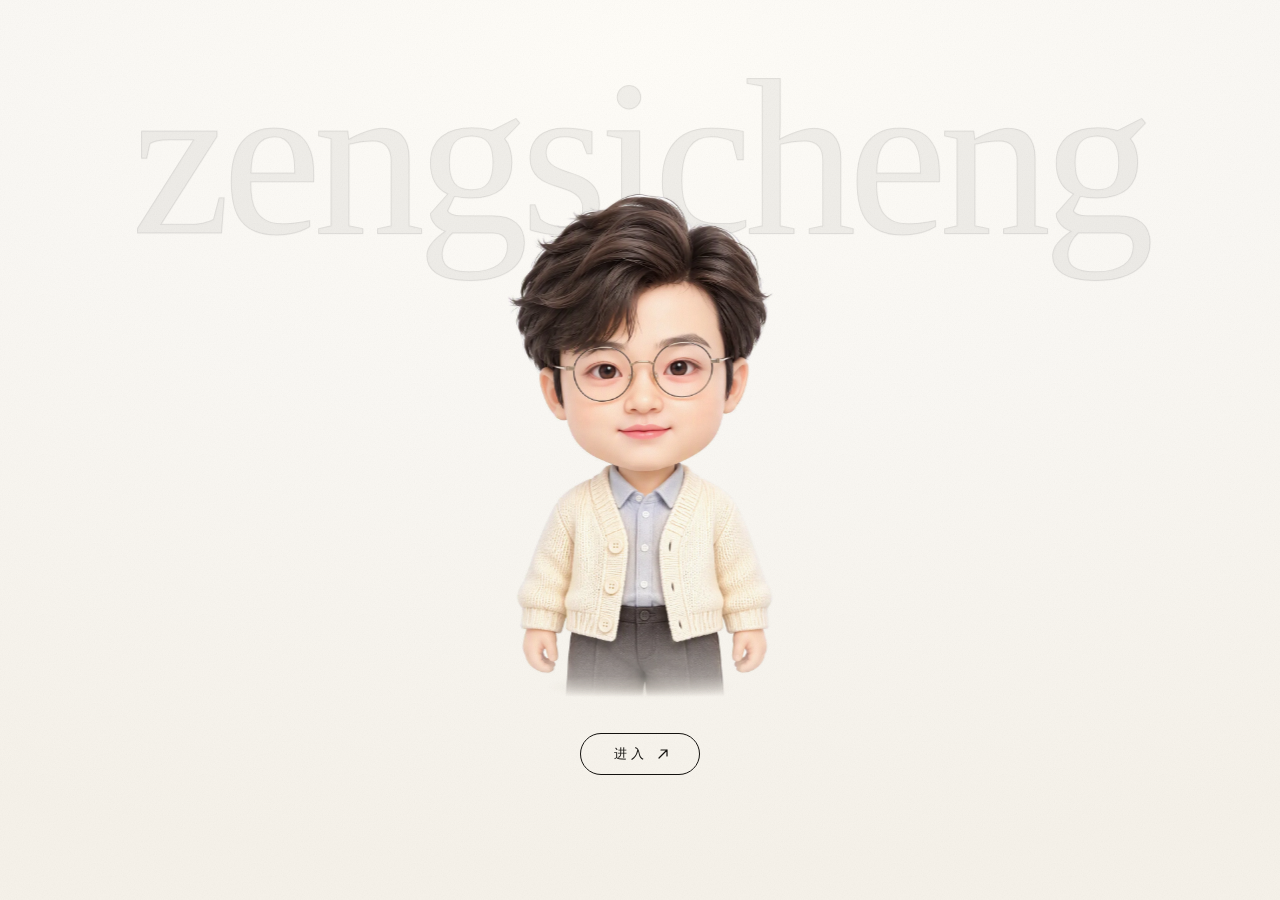
==== commit e749275f: "deploy: 2026-11-01 18:28" ====
--- a/index.html
+++ b/index.html
@@ -3,124 +3,46 @@
 <head>
 <meta charset="UTF-8">
 <meta name="viewport" content="width=device-width, initial-scale=1.0">
-<title>曾思诚 · 数据分析与产品设计</title>
-<meta name="description" content="曾思诚的个人主页：擅长数据分析与产品设计，天津大学信息管理与信息系统本科，南京大学数据管理硕士研究生在读。">
-<link rel="canonical" href="https://zengsicheng.com/">
-<meta property="og:type" content="website">
-<meta property="og:site_name" content="曾思诚">
-<meta property="og:locale" content="zh_CN">
-<meta property="og:title" content="曾思诚 · 数据分析与产品设计">
-<meta property="og:description" content="曾思诚的个人主页：擅长数据分析与产品设计，天津大学信息管理与信息系统本科，南京大学数据管理硕士研究生在读。">
-<meta property="og:url" content="https://zengsicheng.com/">
-<meta property="og:image" content="https://zengsicheng.com/assets/img/og-cover.jpg">
-<meta property="og:image:width" content="1200">
-<meta property="og:image:height" content="630">
-<meta name="twitter:card" content="summary_large_image">
+<title>zengsicheng · 曾思诚</title>
+<meta name="description" content="曾思诚的个人网站：数据分析、产品设计与科研作品。">
 <meta name="theme-color" content="#faf8f4">
 <link rel="icon" href="/favicon.svg" type="image/svg+xml">
-<link rel="alternate icon" href="/favicon.ico" sizes="32x32">
 <link rel="apple-touch-icon" href="/apple-touch-icon.png">
-<link rel="stylesheet" href="assets/css/style.css">
+<link rel="preload" href="assets/img/welcome/avatar.webp" as="image" fetchpriority="high">
+<link rel="stylesheet" href="assets/css/welcome.css">
 </head>
-<body class="home" id="top">
+<body class="welcome" id="top">
 
-<main class="stage">
-  <div class="stage-top">
-    <h1 class="headline">
-      <span class="headline-eyebrow">你好，这里是</span>
-      <span class="headline-line">擅长<em class="hl">数据分析</em>和<em class="hl">产品设计</em></span>
-      <span class="headline-line">的曾思诚</span>
-    </h1>
+<div class="noise" aria-hidden="true"></div>
 
-    <ol class="edu-list" aria-label="教育背景">
-      <li class="edu-item">
-        <span class="edu-dot" aria-hidden="true"></span>
-        <span class="edu-logo">
-          <img src="assets/img/logo-tju.png" alt="天津大学校徽">
-        </span>
-        <div class="edu-body">
-          <p class="edu-date">2021.09 — 2025.06</p>
-          <p class="edu-school">天津大学</p>
-          <p class="edu-detail">管理与经济学部 · 信息管理与信息系统</p>
-        </div>
-      </li>
+<p class="wordmark" aria-hidden="true" data-depth="0.35">zengsicheng</p>
 
-      <li class="edu-item">
-        <span class="edu-dot" aria-hidden="true"></span>
-        <span class="edu-logo">
-          <img src="assets/img/logo-nju.png" alt="南京大学校徽">
-        </span>
-        <div class="edu-body">
-          <p class="edu-date">2025.09 — 2028.06</p>
-          <p class="edu-school">南京大学</p>
-          <p class="edu-detail">信息管理学院 · 数据管理</p>
-        </div>
-      </li>
-    </ol>
+<main class="hero">
+  <div class="avatar-wrap">
+    <div class="avatar-tilt">
+      <img class="avatar-base" src="assets/img/welcome/avatar.webp"
+           alt="曾思诚的 Q 版形象" width="800" height="1513" fetchpriority="high" decoding="async">
+      <img class="avatar-eyes" src="assets/img/welcome/avatar-eyes.webp"
+           alt="" aria-hidden="true" width="800" height="1513" decoding="async">
+    </div>
+    <span class="avatar-shadow" aria-hidden="true"></span>
   </div>
 
-  <nav class="entries" aria-label="页面导航">
-    <a class="entry" href="internship.html">
-      <span class="entry-meta">
-        <span class="entry-no">01</span>
-        <span class="entry-rule" aria-hidden="true"></span>
-      </span>
-      <span class="entry-media">
-        <img src="assets/img/nav-internship.jpg" alt="实习">
-      </span>
-      <span class="entry-label">
-        <span class="entry-name">实习</span>
-        <span class="entry-arrow" aria-hidden="true">↗</span>
+  <h1 class="visually-hidden">曾思诚的个人网站</h1>
+
+  <div class="hero-foot">
+    <a class="enter" href="home.html" id="enterBtn">
+      <span class="enter-label">进入</span>
+      <span class="enter-arrow" aria-hidden="true">
+        <svg width="12" height="12" viewBox="0 0 12 12" fill="none">
+          <path d="M2 10 10 2M4 2h6v6" stroke="currentColor" stroke-width="1.2"
+                stroke-linecap="round" stroke-linejoin="round"/>
+        </svg>
       </span>
     </a>
-
-    <a class="entry" href="product.html">
-      <span class="entry-meta">
-        <span class="entry-no">02</span>
-        <span class="entry-rule" aria-hidden="true"></span>
-      </span>
-      <span class="entry-media">
-        <img src="assets/img/nav-product.jpg" alt="产品">
-      </span>
-      <span class="entry-label">
-        <span class="entry-name">产品</span>
-        <span class="entry-arrow" aria-hidden="true">↗</span>
-      </span>
-    </a>
-
-    <a class="entry" href="research.html">
-      <span class="entry-meta">
-        <span class="entry-no">03</span>
-        <span class="entry-rule" aria-hidden="true"></span>
-      </span>
-      <span class="entry-media">
-        <img src="assets/img/nav-research.jpg" alt="科研">
-      </span>
-      <span class="entry-label">
-        <span class="entry-name">科研</span>
-        <span class="entry-arrow" aria-hidden="true">↗</span>
-      </span>
-    </a>
-
-    <a class="entry" href="about.html">
-      <span class="entry-meta">
-        <span class="entry-no">04</span>
-        <span class="entry-rule" aria-hidden="true"></span>
-      </span>
-      <span class="entry-media">
-        <img src="assets/img/nav-about.jpg" alt="关于我">
-      </span>
-      <span class="entry-label">
-        <span class="entry-name">关于我</span>
-        <span class="entry-arrow" aria-hidden="true">↗</span>
-      </span>
-    </a>
-  </nav>
+  </div>
 </main>
 
-<footer class="site-legal">
-  <span>© 2026 曾思诚</span>
-  <a href="https://beian.miit.gov.cn/" target="_blank" rel="noopener">京ICP备00000000号-1</a>
-</footer>
+<script src="assets/js/welcome.js"></script>
 </body>
 </html>
--- a/assets/css/welcome.css
+++ b/assets/css/welcome.css
@@ -0,0 +1,230 @@
+/* =========================================================
+   曾思诚 · 欢迎页
+   背景大字 + Q 版形象（视线跟随）+ 进入按钮
+   页面只保留：大字 / 形象 / 两行文字 / 按钮
+   ========================================================= */
+
+:root {
+  --paper: #faf8f4;
+  --paper-warm: #f6f2ea;
+  --ink: #14120f;
+  --ink-soft: #3a352f;
+  --muted: #857f78;
+  --accent: #9a6a3f;
+
+  --font-sans: -apple-system, BlinkMacSystemFont, "PingFang SC", "Hiragino Sans GB",
+    "Microsoft YaHei", "Segoe UI", sans-serif;
+  --font-serif: "Songti SC", "STSong", "Noto Serif SC", "Times New Roman", Georgia, serif;
+
+  --ease: cubic-bezier(0.22, 0.68, 0.16, 1);
+
+  /* JS 写入：-1 → 1 */
+  --mx: 0;
+  --my: 0;
+  /* 瞳孔最大位移（CSS 像素），JS 按实际渲染宽度换算 */
+  --eye-x: 0px;
+  --eye-y: 0px;
+}
+
+*,
+*::before,
+*::after { box-sizing: border-box; }
+
+html, body { height: 100%; }
+
+body.welcome {
+  margin: 0;
+  background:
+    radial-gradient(120% 90% at 50% 6%, #fffdf8 0%, var(--paper) 44%, var(--paper-warm) 100%);
+  color: var(--ink);
+  font-family: var(--font-sans);
+  overflow: hidden;
+  -webkit-font-smoothing: antialiased;
+}
+
+/* ---------- 纸张噪点 ---------- */
+.noise {
+  position: fixed;
+  inset: 0;
+  z-index: 5;
+  pointer-events: none;
+  opacity: 0.5;
+  mix-blend-mode: multiply;
+  background-image: url("data:image/svg+xml,%3Csvg xmlns='http://www.w3.org/2000/svg' width='160' height='160'%3E%3Cfilter id='n'%3E%3CfeTurbulence type='fractalNoise' baseFrequency='0.85' numOctaves='3' stitchTiles='stitch'/%3E%3CfeColorMatrix type='saturate' values='0'/%3E%3C/filter%3E%3Crect width='100%25' height='100%25' filter='url(%23n)' opacity='0.14'/%3E%3C/svg%3E");
+}
+
+/* ---------- 背景大字 ---------- */
+.wordmark {
+  position: fixed;
+  top: 17.5%;
+  left: 50%;
+  z-index: 1;
+  margin: 0;
+  font-family: var(--font-serif);
+  font-weight: 500;
+  font-size: clamp(74px, 17.4vw, 262px);
+  line-height: 0.9;
+  letter-spacing: -0.035em;
+  white-space: nowrap;
+  color: rgba(20, 18, 15, 0.055);
+  -webkit-text-stroke: 1px rgba(20, 18, 15, 0.10);
+  translate: -50% -50%;
+  transform: translate3d(calc(var(--mx) * -16px), calc(var(--my) * -11px), 0);
+  will-change: transform;
+  user-select: none;
+  pointer-events: none;
+  animation: fadeIn 1.4s var(--ease) both;
+}
+
+/* ---------- 主体 ---------- */
+.hero {
+  position: relative;
+  z-index: 3;
+  height: 100svh;
+  display: flex;
+  flex-direction: column;
+  align-items: center;
+  justify-content: center;
+  gap: clamp(22px, 4vh, 46px);
+  padding: clamp(40px, 10vh, 104px) 24px clamp(12px, 2.4vh, 26px);
+}
+
+.avatar-wrap {
+  perspective: 1200px;
+  display: grid;
+  justify-items: center;
+  position: relative;
+  animation: riseIn 1.1s var(--ease) both;
+  animation-delay: 0.12s;
+}
+
+.avatar-tilt {
+  position: relative;
+  height: clamp(300px, 56vh, 620px);
+  transform-style: preserve-3d;
+  transform:
+    rotateY(calc(var(--mx) * 5deg))
+    rotateX(calc(var(--my) * -3.5deg))
+    translate3d(calc(var(--mx) * 8px), calc(var(--my) * 5px), 0);
+  transition: transform 0.14s linear;
+  will-change: transform;
+  mask-image: linear-gradient(to bottom, #000 86%, rgba(0, 0, 0, 0.55) 96%, transparent 100%);
+  -webkit-mask-image: linear-gradient(to bottom, #000 86%, rgba(0, 0, 0, 0.55) 96%, transparent 100%);
+}
+
+.avatar-base,
+.avatar-eyes {
+  display: block;
+  height: 100%;
+  width: auto;
+  -webkit-user-select: none;
+  user-select: none;
+  -webkit-user-drag: none;
+}
+
+.avatar-eyes {
+  position: absolute;
+  inset: 0;
+  height: 100%;
+  margin: auto;
+  transform: translate3d(var(--eye-x), var(--eye-y), 0);
+  transition: transform 0.1s linear;
+  will-change: transform;
+}
+
+.avatar-shadow {
+  position: absolute;
+  bottom: -1px;
+  left: 50%;
+  width: min(72%, 380px);
+  height: 22px;
+  transform: translateX(-50%);
+  background: radial-gradient(ellipse at center, rgba(60, 46, 30, 0.14) 0%, rgba(60, 46, 30, 0) 70%);
+  filter: blur(2px);
+  pointer-events: none;
+}
+
+/* ---------- 按钮 ---------- */
+.visually-hidden {
+  position: absolute;
+  width: 1px; height: 1px;
+  margin: -1px; padding: 0;
+  overflow: hidden;
+  clip: rect(0 0 0 0);
+  clip-path: inset(50%);
+  white-space: nowrap;
+  border: 0;
+}
+
+.hero-foot {
+  display: grid;
+  justify-items: center;
+  animation: riseIn 1.1s var(--ease) both;
+  animation-delay: 0.3s;
+}
+
+.enter {
+  display: inline-flex;
+  align-items: center;
+  gap: 10px;
+  padding: 11px 30px;
+  border: 1px solid var(--ink);
+  border-radius: 999px;
+  font-size: 13px;
+  letter-spacing: 0.26em;
+  text-indent: 0.26em;
+  color: var(--ink);
+  text-decoration: none;
+  background: transparent;
+  transition: background 0.35s var(--ease), color 0.35s var(--ease),
+    transform 0.35s var(--ease), letter-spacing 0.35s var(--ease);
+}
+
+.enter:hover,
+.enter:focus-visible {
+  background: var(--ink);
+  color: var(--paper);
+  letter-spacing: 0.34em;
+}
+
+.enter-arrow { display: inline-grid; place-items: center; transition: transform 0.35s var(--ease); }
+.enter:hover .enter-arrow { transform: translate(2px, -2px); }
+
+/* ---------- 动效 ---------- */
+@keyframes riseIn {
+  from { opacity: 0; transform: translateY(12px); }
+  to { opacity: 1; transform: translateY(0); }
+}
+
+@keyframes fadeIn {
+  from { opacity: 0; }
+  to { opacity: 1; }
+}
+
+/* 进入时的转场 */
+body.is-leaving .wordmark { opacity: 0; }
+body.is-leaving .avatar-tilt { transform: scale(1.08); }
+body.is-leaving .hero-foot { opacity: 0; transform: translateY(8px); }
+body.is-leaving .wordmark,
+body.is-leaving .avatar-tilt,
+body.is-leaving .hero-foot { transition: opacity 0.42s var(--ease), transform 0.5s var(--ease); }
+
+/* ---------- 响应式 ---------- */
+@media (max-width: 760px) {
+  .wordmark { font-size: clamp(52px, 20vw, 112px); top: 16.5%; }
+  .avatar-tilt { height: clamp(240px, 42vh, 400px); }
+  .hero { gap: clamp(16px, 3vh, 26px); padding-top: clamp(60px, 11vh, 120px); padding-bottom: clamp(20px, 4vh, 44px); }
+  .enter { padding: 10px 26px; }
+}
+
+@media (max-height: 700px) {
+  .avatar-tilt { height: clamp(220px, 46vh, 380px); }
+  .hero { gap: 14px; }
+}
+
+@media (prefers-reduced-motion: reduce) {
+  .avatar-tilt,
+  .avatar-eyes,
+  .wordmark { transform: none !important; transition: none !important; }
+  .avatar-wrap, .hero-foot, .wordmark { animation: none; }
+}
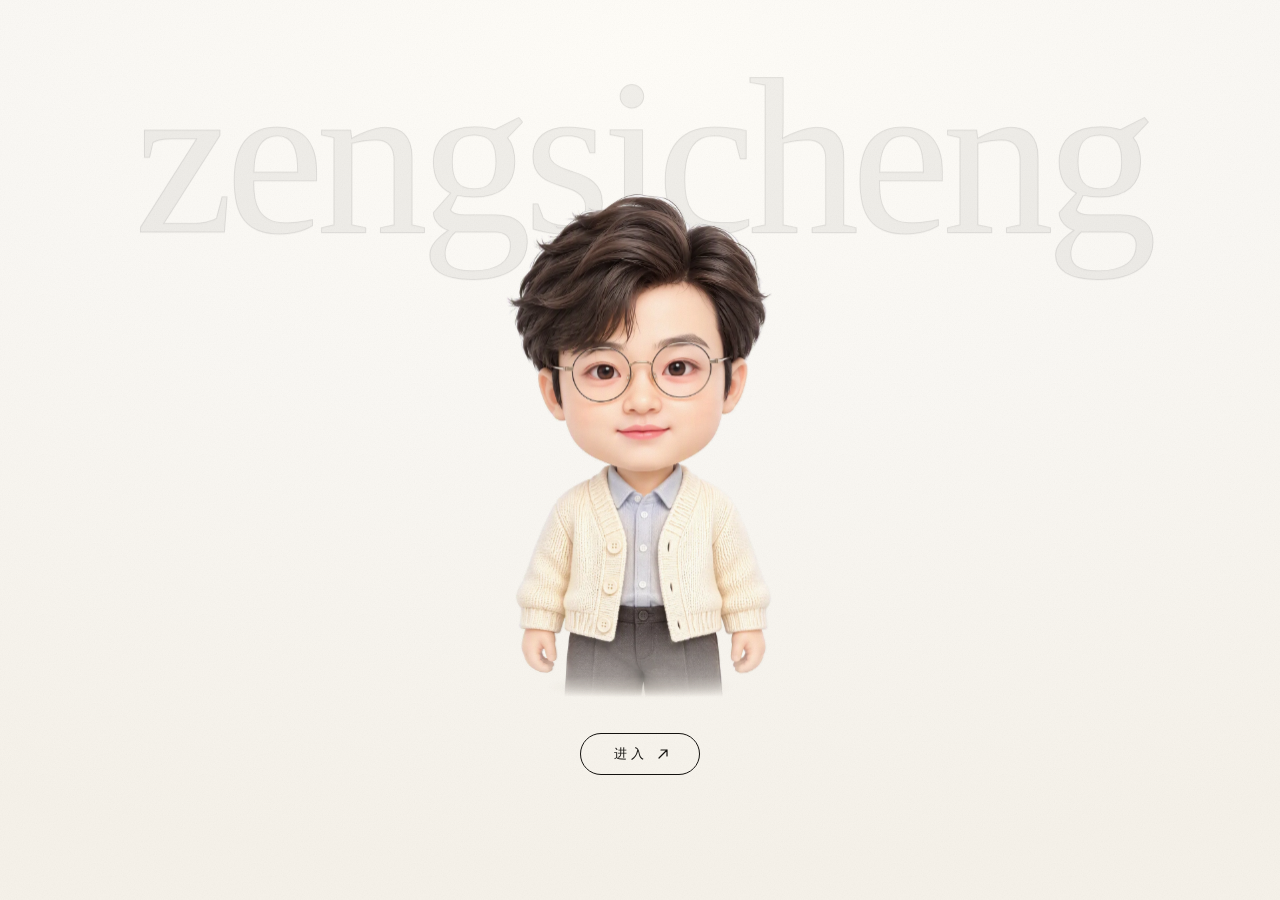
==== commit 79025986: "deploy: 2026-11-01 18:42" ====
--- a/index.html
+++ b/index.html
@@ -24,6 +24,8 @@
            alt="曾思诚的 Q 版形象" width="800" height="1513" fetchpriority="high" decoding="async">
       <img class="avatar-eyes" src="assets/img/welcome/avatar-eyes.webp"
            alt="" aria-hidden="true" width="800" height="1513" decoding="async">
+      <img class="avatar-blink" src="assets/img/welcome/avatar-blink.webp"
+           alt="" aria-hidden="true" width="800" height="1513" decoding="async">
     </div>
     <span class="avatar-shadow" aria-hidden="true"></span>
   </div>
--- a/assets/css/welcome.css
+++ b/assets/css/welcome.css
@@ -90,6 +90,7 @@
 }
 
 .avatar-wrap {
+  position: relative;
   perspective: 1200px;
   display: grid;
   justify-items: center;
@@ -113,7 +114,8 @@
 }
 
 .avatar-base,
-.avatar-eyes {
+.avatar-eyes,
+.avatar-blink {
   display: block;
   height: 100%;
   width: auto;
@@ -122,15 +124,50 @@
   -webkit-user-drag: none;
 }
 
-.avatar-eyes {
+.avatar-eyes,
+.avatar-blink {
   position: absolute;
   inset: 0;
   height: 100%;
   margin: auto;
+}
+
+.avatar-eyes {
   transform: translate3d(var(--eye-x), var(--eye-y), 0);
-  transition: transform 0.1s linear;
+  transition: transform 0.1s linear, opacity 0.06s linear;
   will-change: transform;
 }
+
+/* 眨眼图层：平时完全透明，眨眼瞬间显示（只含眼睑区域） */
+.avatar-blink {
+  opacity: 0;
+  transition: opacity 0.06s linear;
+  pointer-events: none;
+}
+
+body.eyes-closed .avatar-blink { opacity: 1; }
+body.eyes-closed .avatar-eyes { opacity: 0; }
+
+/* 图片解码完成前不显示，避免"先出现两只眼睛"的闪烁 */
+.avatar-tilt { opacity: 0; }
+body.is-ready .avatar-tilt { opacity: 1; transition: opacity 0.45s var(--ease); }
+
+/* 加载期间垫一张模糊占位图（1KB），避免中间大片空白 */
+.avatar-wrap::before {
+  content: "";
+  position: absolute;
+  inset: 0;
+  background: url("../img/welcome/avatar-lqip.webp") center / contain no-repeat;
+  filter: blur(10px) saturate(0.9);
+  opacity: 0.9;
+  transition: opacity 0.45s var(--ease);
+  pointer-events: none;
+}
+body.is-ready .avatar-wrap::before { opacity: 0; }
+
+/* 阴影也要等人物出现再显示，否则会看到一团孤零零的灰影 */
+.avatar-shadow { opacity: 0; transition: opacity 0.45s var(--ease); }
+body.is-ready .avatar-shadow { opacity: 1; }
 
 .avatar-shadow {
   position: absolute;
